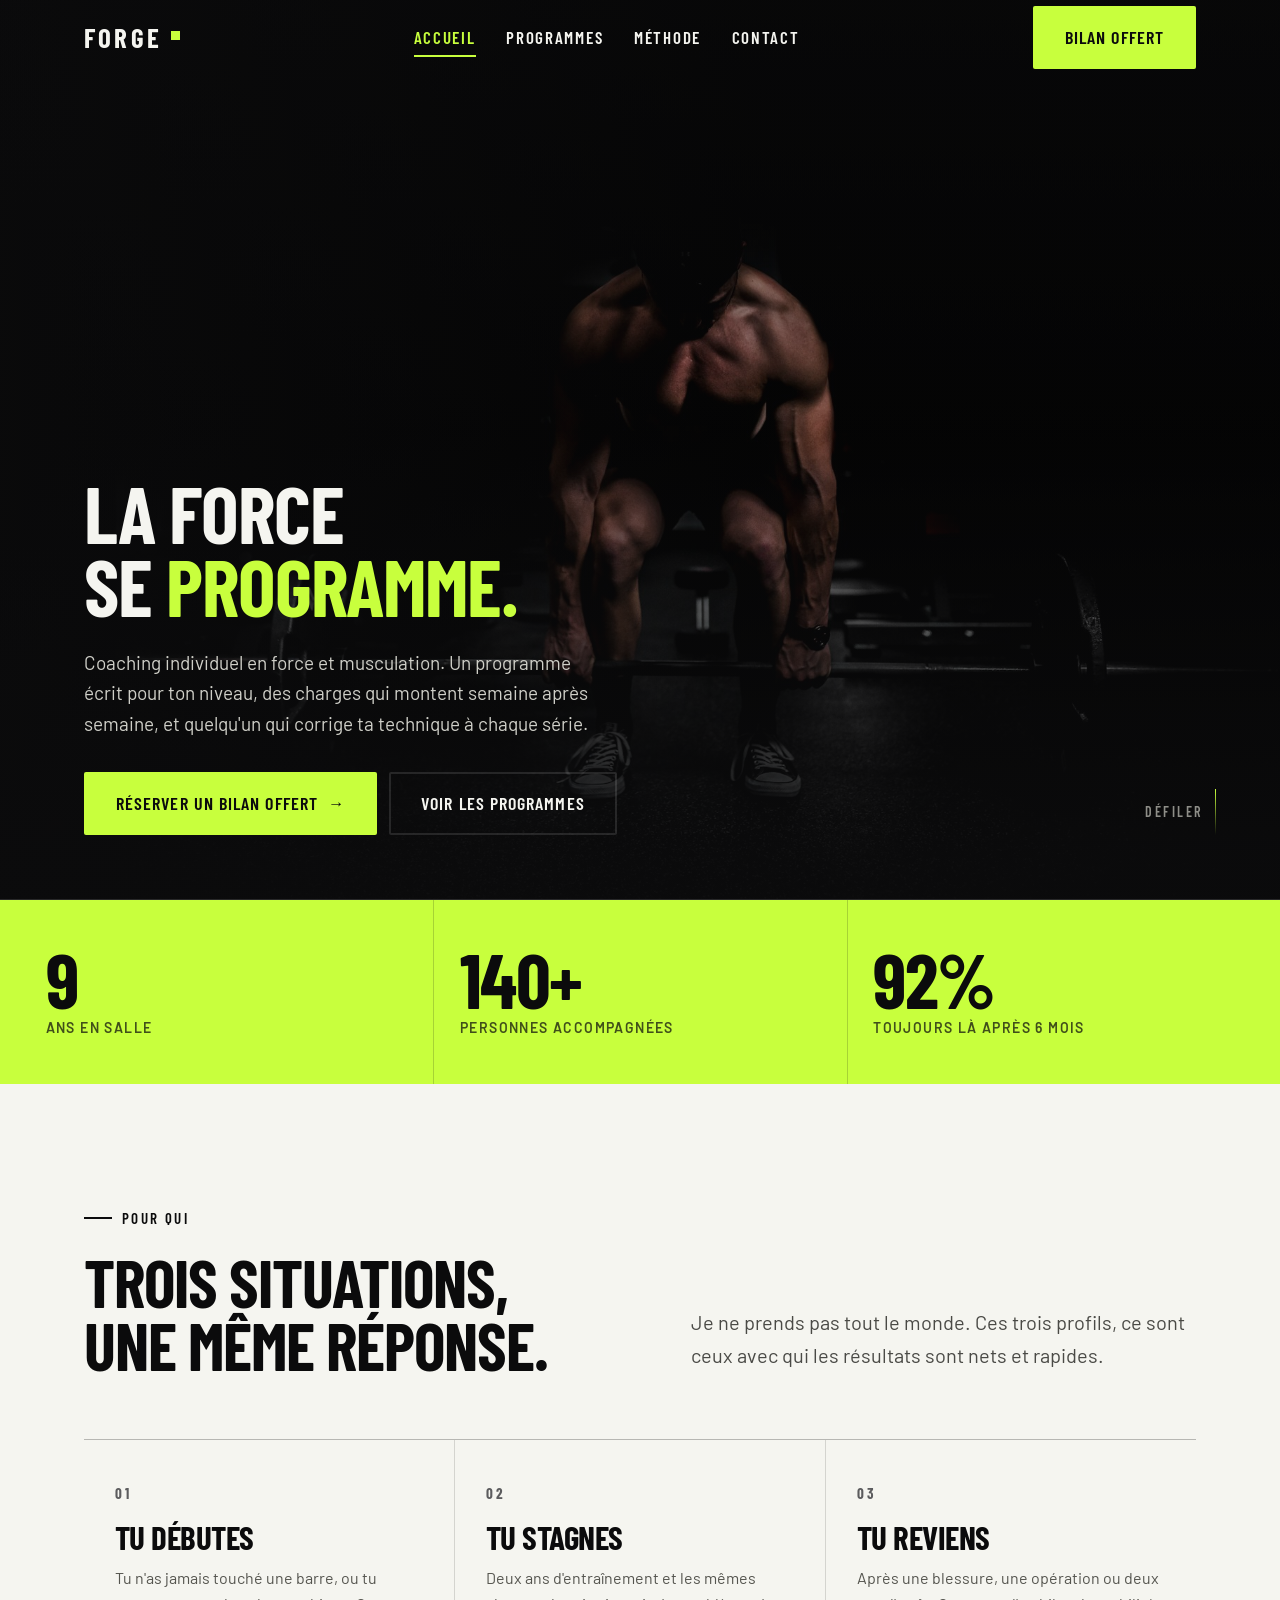
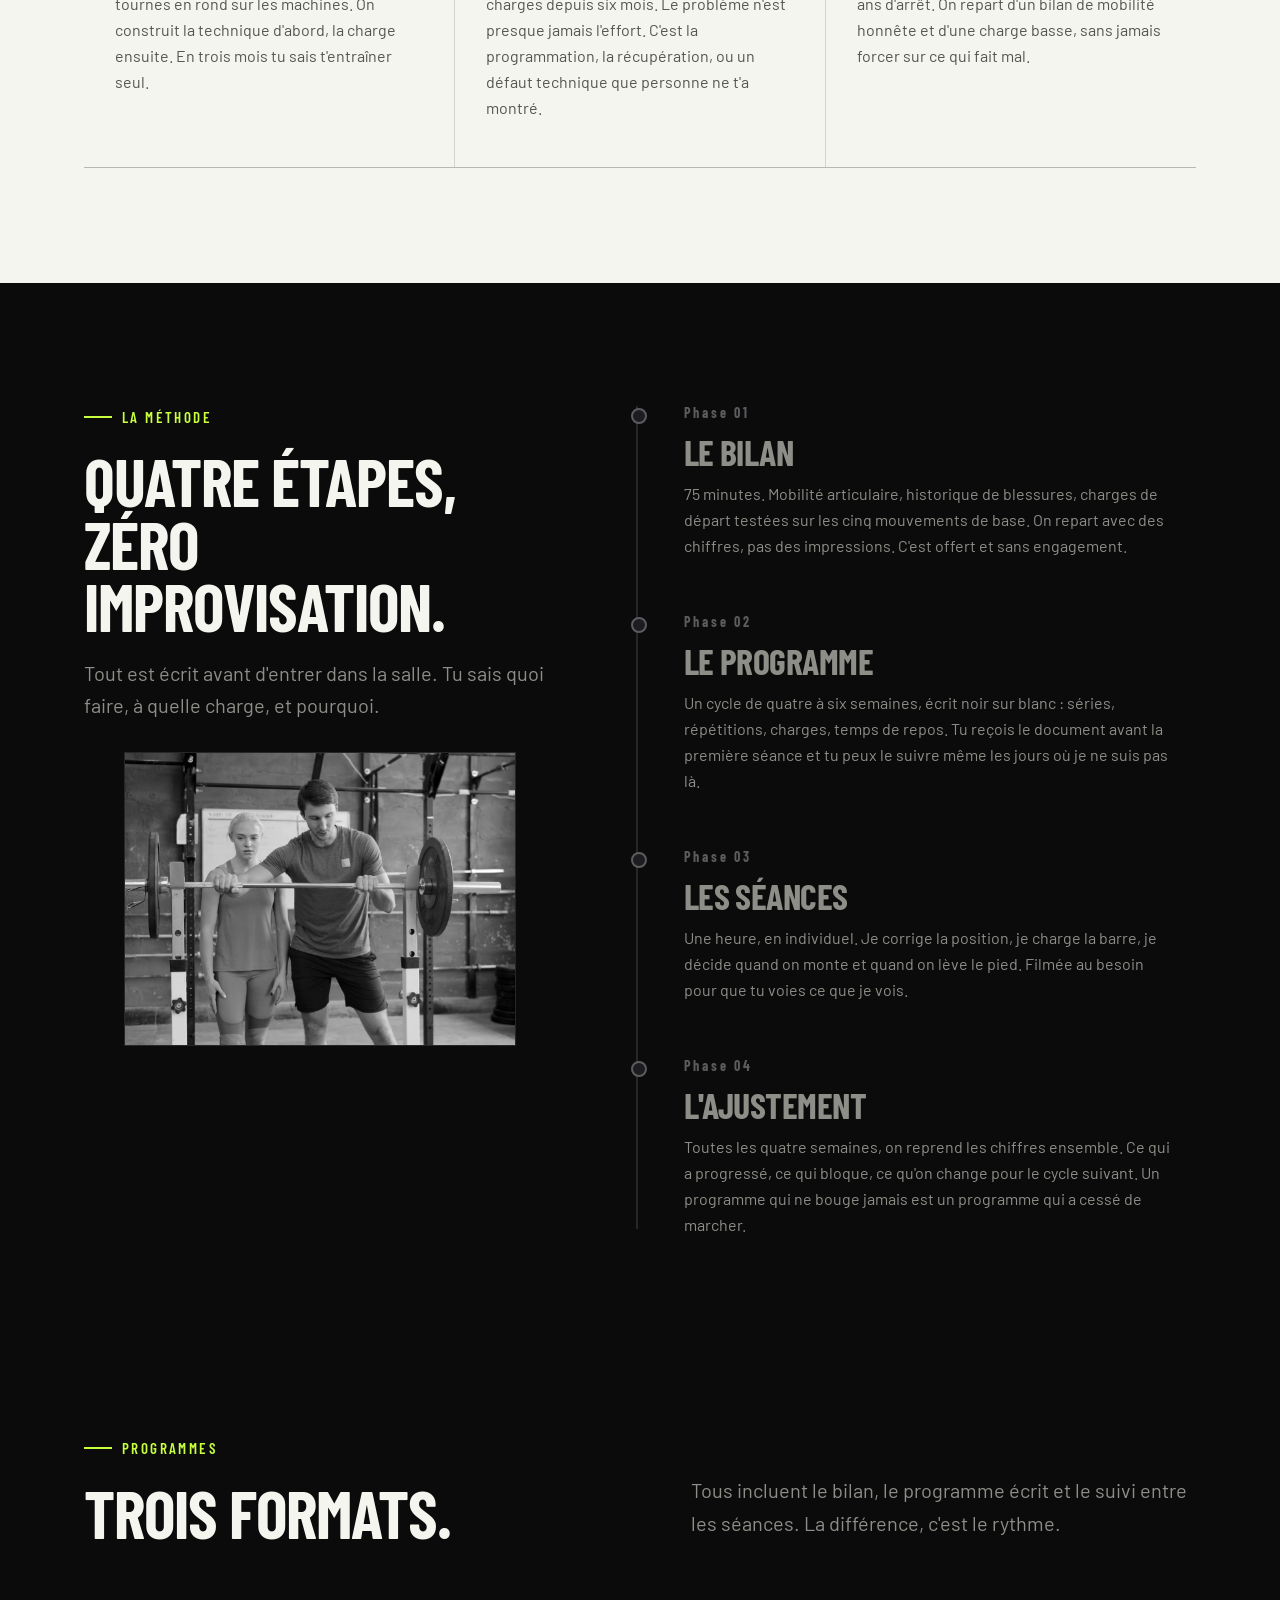
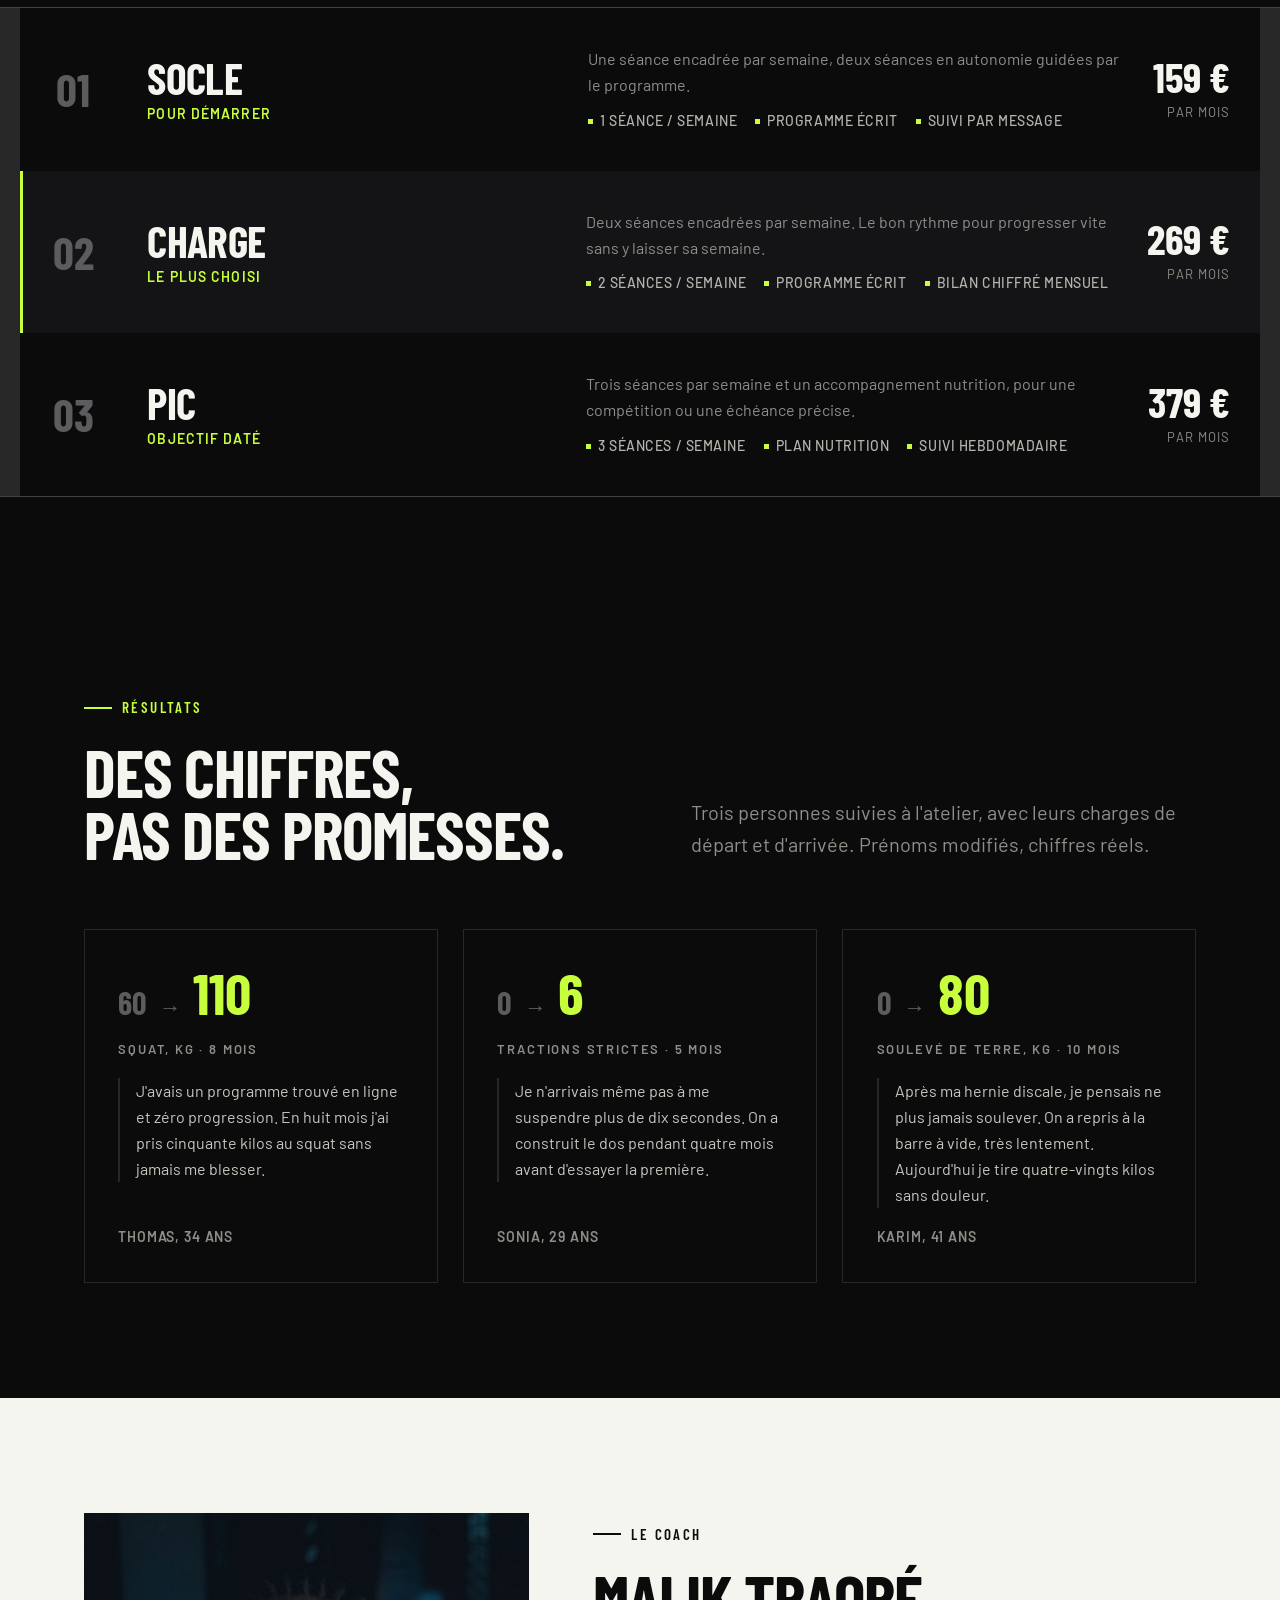
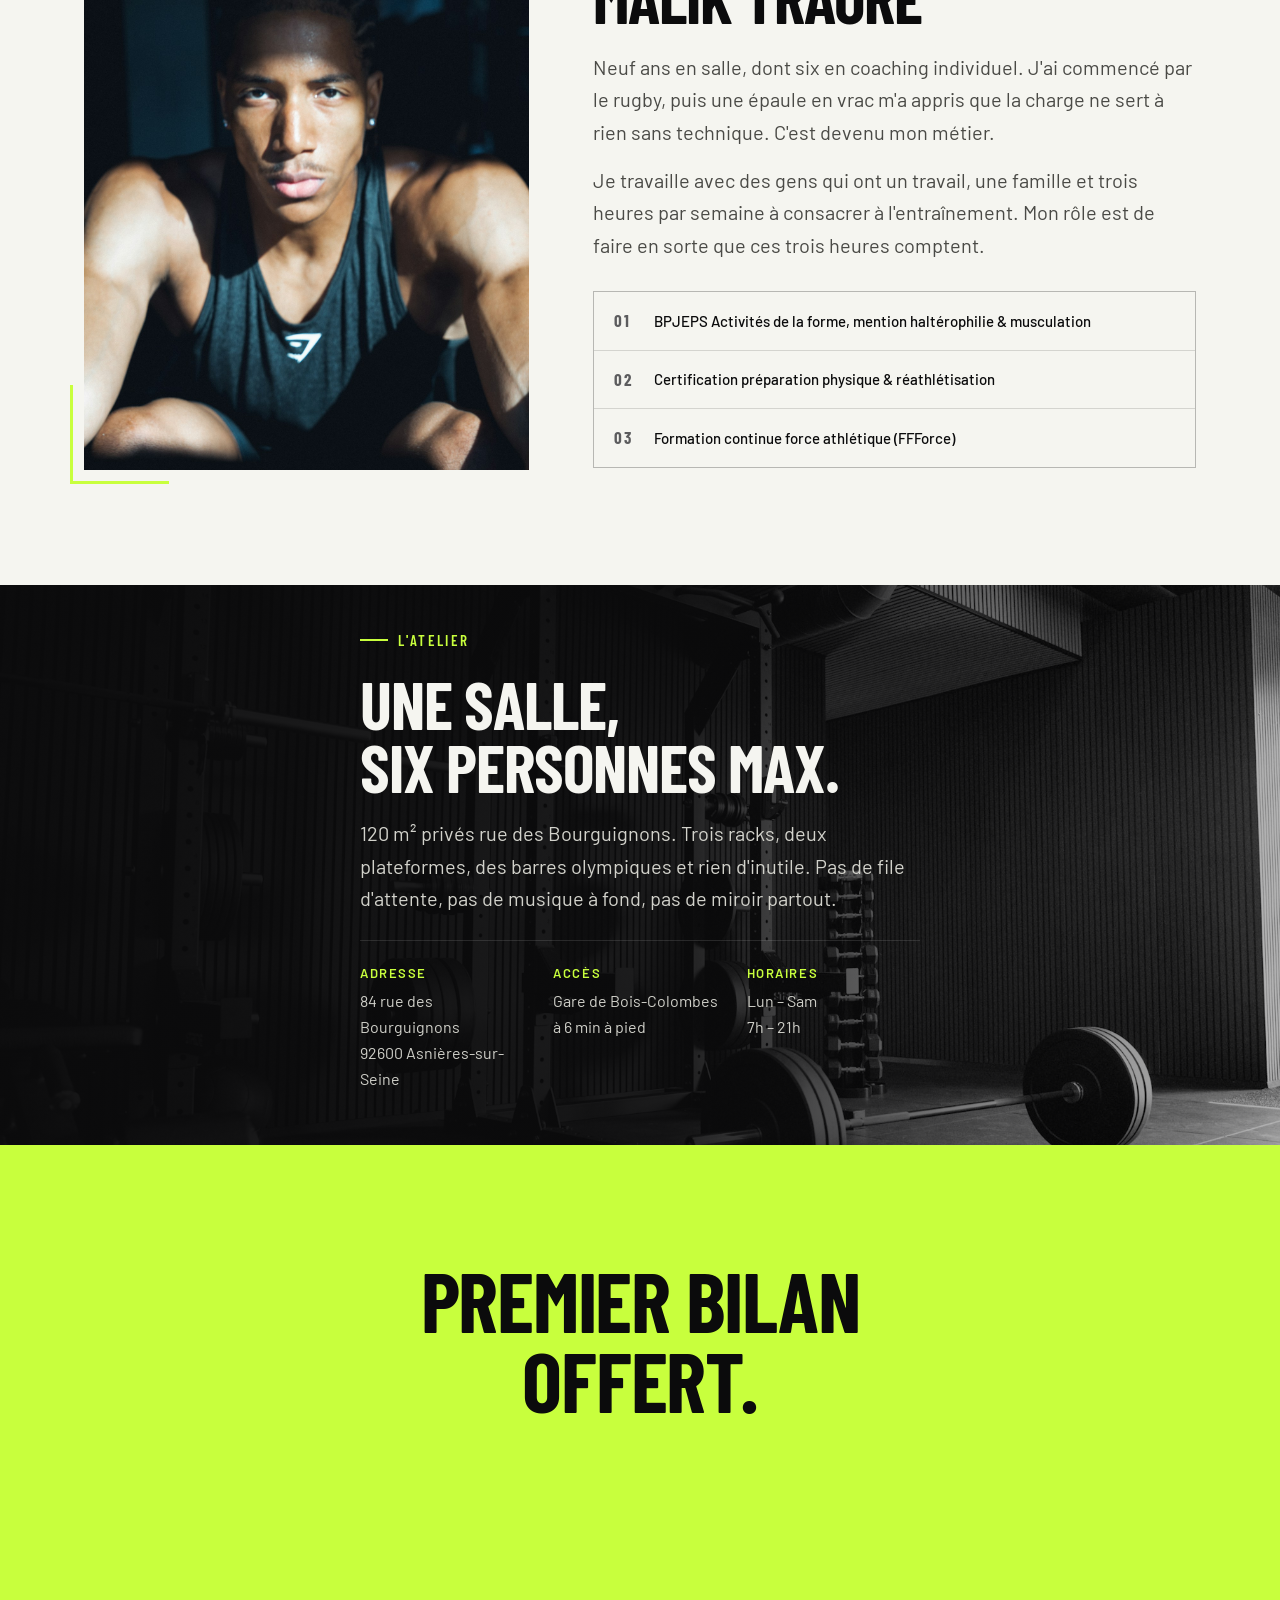
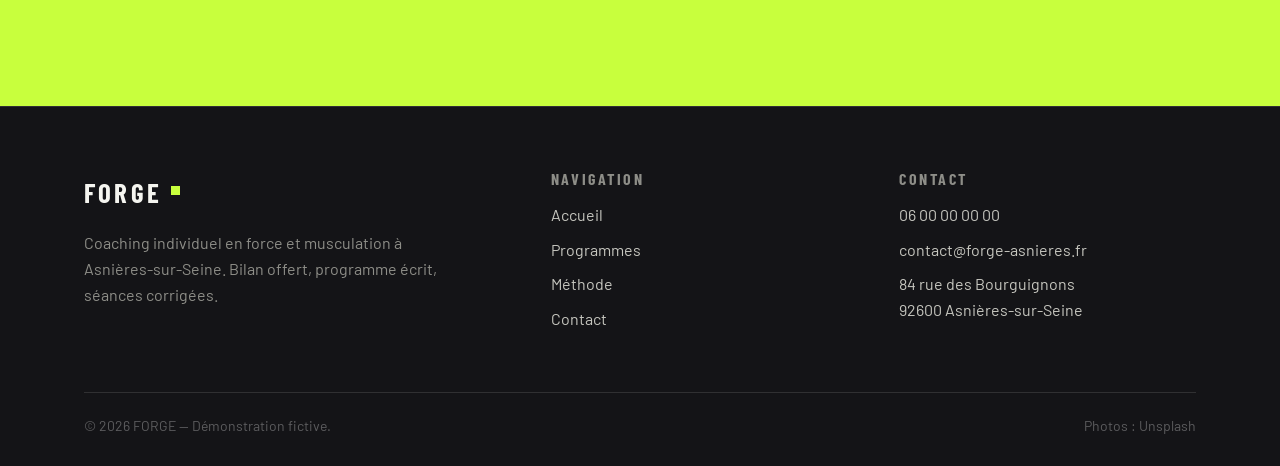
==== index.html @ 5db246a4 "Mise en ligne initiale du site forge Co-Authored-By: Claude Opus 5.5 <noreply@anthropic.com>" ====
<!DOCTYPE html>
<html lang="fr">
<head>
<meta charset="utf-8">
<meta name="viewport" content="width=device-width, initial-scale=1">
<title>FORGE — Coaching force & musculation à Asnières-sur-Seine</title>
<link rel="icon" href="images/favicon/favicon.ico" sizes="48x48">
<link rel="icon" type="image/png" sizes="32x32" href="images/favicon/favicon-32.png">
<link rel="icon" type="image/png" sizes="16x16" href="images/favicon/favicon-16.png">
<link rel="apple-touch-icon" href="images/favicon/apple-touch-icon.png">
<meta name="description" content="Coaching individuel en force et musculation à Asnières-sur-Seine. Bilan, programme écrit, séances corrigées. Malik Traoré, coach diplômé.">
<link rel="stylesheet" href="css/style.css?v=2">
</head>
<body>

<header class="header" id="header">
  <div class="wrap">
    <a class="logo" href="index.html">Forge<span class="logo-dot"></span></a>
    <nav class="nav" aria-label="Navigation principale">
      <a href="index.html" aria-current="page">Accueil</a>
      <a href="programmes.html">Programmes</a>
      <a href="index.html#methode">Méthode</a>
      <a href="contact.html">Contact</a>
    </nav>
    <a class="btn btn--lime header-cta" href="contact.html">Bilan offert</a>
    <button class="burger" id="burger" aria-label="Ouvrir le menu" aria-expanded="false" aria-controls="mobile-nav">
      <span></span>
    </button>
  </div>
</header>

<nav class="mobile-nav" id="mobile-nav" aria-label="Navigation mobile">
  <a href="index.html">Accueil</a>
  <a href="programmes.html">Programmes</a>
  <a href="index.html#methode">Méthode</a>
  <a href="contact.html">Contact</a>
  <a class="btn btn--lime" href="contact.html">Réserver un bilan offert</a>
</nav>

<main>

  <section class="hero">
    <div class="hero-bg"></div>
    <div class="wrap">
      <h1>
        <span class="line"><span>La force</span></span>
        <span class="line"><span>se <em class="mark" style="font-style:normal">programme.</em></span></span>
      </h1>
      <p class="hero-sub">Coaching individuel en force et musculation. Un programme écrit pour ton niveau, des charges qui montent semaine après semaine, et quelqu'un qui corrige ta technique à chaque série.</p>
      <div class="hero-actions">
        <a class="btn btn--lime" href="contact.html">Réserver un bilan offert <span class="arrow">&rarr;</span></a>
        <a class="btn btn--ghost" href="programmes.html">Voir les programmes</a>
      </div>
    </div>
    <div class="scroll-hint" aria-hidden="true"><span>Défiler</span><i></i></div>
  </section>

  <section class="stats">
    <div class="wrap" style="padding-inline:0">
      <ul>
        <li>
          <span class="num" data-count="9">0</span>
          <span class="label">Ans en salle</span>
        </li>
        <li>
          <span class="num" data-count="140" data-suffix="+">0</span>
          <span class="label">Personnes accompagnées</span>
        </li>
        <li>
          <span class="num" data-count="92" data-suffix="%">0</span>
          <span class="label">Toujours là après 6 mois</span>
        </li>
      </ul>
    </div>
  </section>

  <section class="section paper">
    <div class="wrap">
      <div class="section-head reveal">
        <div>
          <span class="eyebrow">Pour qui</span>
          <h2 class="h-lg">Trois situations,<br>une même réponse.</h2>
        </div>
        <p class="lead">Je ne prends pas tout le monde. Ces trois profils, ce sont ceux avec qui les résultats sont nets et rapides.</p>
      </div>

      <div class="cases reveal">
        <article class="case">
          <span class="case-num">01</span>
          <h3>Tu débutes</h3>
          <p>Tu n'as jamais touché une barre, ou tu tournes en rond sur les machines. On construit la technique d'abord, la charge ensuite. En trois mois tu sais t'entraîner seul.</p>
        </article>
        <article class="case">
          <span class="case-num">02</span>
          <h3>Tu stagnes</h3>
          <p>Deux ans d'entraînement et les mêmes charges depuis six mois. Le problème n'est presque jamais l'effort. C'est la programmation, la récupération, ou un défaut technique que personne ne t'a montré.</p>
        </article>
        <article class="case">
          <span class="case-num">03</span>
          <h3>Tu reviens</h3>
          <p>Après une blessure, une opération ou deux ans d'arrêt. On repart d'un bilan de mobilité honnête et d'une charge basse, sans jamais forcer sur ce qui fait mal.</p>
        </article>
      </div>
    </div>
  </section>

  <section class="section" id="methode">
    <div class="wrap">
      <div class="method-layout">
        <div class="method-sticky reveal">
          <span class="eyebrow">La méthode</span>
          <h2 class="h-lg">Quatre étapes,<br>zéro improvisation.</h2>
          <p class="lead" style="margin-top:20px">Tout est écrit avant d'entrer dans la salle. Tu sais quoi faire, à quelle charge, et pourquoi.</p>
          <figure class="method-figure">
            <img src="images/coaching.jpg" alt="Un coach corrige la prise de barre d'une cliente devant un rack" loading="lazy" width="1600" height="1200">
          </figure>
        </div>

        <ol class="method" id="method">
          <div class="method-fill" id="method-fill" aria-hidden="true"></div>
          <li class="phase">
            <span class="phase-kicker">Phase 01</span>
            <h3>Le bilan</h3>
            <p>75 minutes. Mobilité articulaire, historique de blessures, charges de départ testées sur les cinq mouvements de base. On repart avec des chiffres, pas des impressions. C'est offert et sans engagement.</p>
          </li>
          <li class="phase">
            <span class="phase-kicker">Phase 02</span>
            <h3>Le programme</h3>
            <p>Un cycle de quatre à six semaines, écrit noir sur blanc : séries, répétitions, charges, temps de repos. Tu reçois le document avant la première séance et tu peux le suivre même les jours où je ne suis pas là.</p>
          </li>
          <li class="phase">
            <span class="phase-kicker">Phase 03</span>
            <h3>Les séances</h3>
            <p>Une heure, en individuel. Je corrige la position, je charge la barre, je décide quand on monte et quand on lève le pied. Filmée au besoin pour que tu voies ce que je vois.</p>
          </li>
          <li class="phase">
            <span class="phase-kicker">Phase 04</span>
            <h3>L'ajustement</h3>
            <p>Toutes les quatre semaines, on reprend les chiffres ensemble. Ce qui a progressé, ce qui bloque, ce qu'on change pour le cycle suivant. Un programme qui ne bouge jamais est un programme qui a cessé de marcher.</p>
          </li>
        </ol>
      </div>
    </div>
  </section>

  <section class="section section--tight">
    <div class="wrap">
      <div class="section-head reveal">
        <div>
          <span class="eyebrow">Programmes</span>
          <h2 class="h-lg">Trois formats.</h2>
        </div>
        <p class="lead">Tous incluent le bilan, le programme écrit et le suivi entre les séances. La différence, c'est le rythme.</p>
      </div>
    </div>

    <div class="plans reveal">
      <div class="wrap" style="padding-inline:0">
        <a class="plan" href="programmes.html#socle">
          <span class="plan-index">01</span>
          <h3 class="plan-name">Socle<small>Pour démarrer</small></h3>
          <div class="plan-desc">
            Une séance encadrée par semaine, deux séances en autonomie guidées par le programme.
            <ul><li>1 séance / semaine</li><li>Programme écrit</li><li>Suivi par message</li></ul>
          </div>
          <div class="plan-price"><b>159 €</b><span>par mois</span></div>
        </a>

        <a class="plan plan--featured" href="programmes.html#charge">
          <span class="plan-index">02</span>
          <h3 class="plan-name">Charge<small>Le plus choisi</small></h3>
          <div class="plan-desc">
            Deux séances encadrées par semaine. Le bon rythme pour progresser vite sans y laisser sa semaine.
            <ul><li>2 séances / semaine</li><li>Programme écrit</li><li>Bilan chiffré mensuel</li></ul>
          </div>
          <div class="plan-price"><b>269 €</b><span>par mois</span></div>
        </a>

        <a class="plan" href="programmes.html#pic">
          <span class="plan-index">03</span>
          <h3 class="plan-name">Pic<small>Objectif daté</small></h3>
          <div class="plan-desc">
            Trois séances par semaine et un accompagnement nutrition, pour une compétition ou une échéance précise.
            <ul><li>3 séances / semaine</li><li>Plan nutrition</li><li>Suivi hebdomadaire</li></ul>
          </div>
          <div class="plan-price"><b>379 €</b><span>par mois</span></div>
        </a>
      </div>
    </div>
  </section>

  <section class="section">
    <div class="wrap">
      <div class="section-head reveal">
        <div>
          <span class="eyebrow">Résultats</span>
          <h2 class="h-lg">Des chiffres,<br>pas des promesses.</h2>
        </div>
        <p class="lead">Trois personnes suivies à l'atelier, avec leurs charges de départ et d'arrivée. Prénoms modifiés, chiffres réels.</p>
      </div>

      <div class="results reveal">
        <article class="result">
          <div class="result-jump">
            <span class="from">60</span><span class="sep">&rarr;</span><span class="to">110</span>
          </div>
          <span class="result-metric">Squat, kg &middot; 8 mois</span>
          <blockquote>J'avais un programme trouvé en ligne et zéro progression. En huit mois j'ai pris cinquante kilos au squat sans jamais me blesser.</blockquote>
          <cite>Thomas, 34 ans</cite>
        </article>

        <article class="result">
          <div class="result-jump">
            <span class="from">0</span><span class="sep">&rarr;</span><span class="to">6</span>
          </div>
          <span class="result-metric">Tractions strictes &middot; 5 mois</span>
          <blockquote>Je n'arrivais même pas à me suspendre plus de dix secondes. On a construit le dos pendant quatre mois avant d'essayer la première.</blockquote>
          <cite>Sonia, 29 ans</cite>
        </article>

        <article class="result">
          <div class="result-jump">
            <span class="from">0</span><span class="sep">&rarr;</span><span class="to">80</span>
          </div>
          <span class="result-metric">Soulevé de terre, kg &middot; 10 mois</span>
          <blockquote>Après ma hernie discale, je pensais ne plus jamais soulever. On a repris à la barre à vide, très lentement. Aujourd'hui je tire quatre-vingts kilos sans douleur.</blockquote>
          <cite>Karim, 41 ans</cite>
        </article>
      </div>
    </div>
  </section>

  <section class="section paper">
    <div class="wrap">
      <div class="coach">
        <div class="coach-photo reveal">
          <img src="images/coach-portrait.jpg" alt="Malik Traoré, coach sportif, en salle" loading="lazy" width="1400" height="1750">
        </div>
        <div class="reveal">
          <span class="eyebrow">Le coach</span>
          <h2 class="h-lg">Malik Traoré</h2>
          <p class="lead" style="margin-top:22px">Neuf ans en salle, dont six en coaching individuel. J'ai commencé par le rugby, puis une épaule en vrac m'a appris que la charge ne sert à rien sans technique. C'est devenu mon métier.</p>
          <p class="lead" style="margin-top:16px">Je travaille avec des gens qui ont un travail, une famille et trois heures par semaine à consacrer à l'entraînement. Mon rôle est de faire en sorte que ces trois heures comptent.</p>
          <ul class="coach-creds">
            <li><b>01</b> BPJEPS Activités de la forme, mention haltérophilie &amp; musculation</li>
            <li><b>02</b> Certification préparation physique &amp; réathlétisation</li>
            <li><b>03</b> Formation continue force athlétique (FFForce)</li>
          </ul>
        </div>
      </div>
    </div>
  </section>

  <section class="place">
    <div class="place-bg"></div>
    <div class="wrap">
      <div class="place-card reveal">
        <span class="eyebrow">L'atelier</span>
        <h2 class="h-lg">Une salle,<br>six personnes max.</h2>
        <p class="lead" style="margin-top:20px">120 m² privés rue des Bourguignons. Trois racks, deux plateformes, des barres olympiques et rien d'inutile. Pas de file d'attente, pas de musique à fond, pas de miroir partout.</p>
        <dl class="place-facts">
          <div><dt>Adresse</dt><dd>84 rue des Bourguignons<br>92600 Asnières-sur-Seine</dd></div>
          <div><dt>Accès</dt><dd>Gare de Bois-Colombes<br>à 6 min à pied</dd></div>
          <div><dt>Horaires</dt><dd>Lun – Sam<br>7h – 21h</dd></div>
        </dl>
      </div>
    </div>
  </section>

  <section class="section cta">
    <div class="wrap">
      <h2 class="reveal">Premier bilan<br>offert.</h2>
      <p class="reveal">75 minutes pour mesurer où tu en es et repartir avec un plan clair. Sans engagement, et sans discours commercial.</p>
      <a class="btn btn--dark reveal" href="contact.html">Réserver mon créneau <span class="arrow">&rarr;</span></a>
    </div>
  </section>

</main>

<footer class="footer">
  <div class="wrap">
    <div class="footer-grid">
      <div>
        <a class="logo" href="index.html">Forge<span class="logo-dot"></span></a>
        <p class="footer-tag">Coaching individuel en force et musculation à Asnières-sur-Seine. Bilan offert, programme écrit, séances corrigées.</p>
      </div>
      <div>
        <h4>Navigation</h4>
        <ul>
          <li><a href="index.html">Accueil</a></li>
          <li><a href="programmes.html">Programmes</a></li>
          <li><a href="index.html#methode">Méthode</a></li>
          <li><a href="contact.html">Contact</a></li>
        </ul>
      </div>
      <div>
        <h4>Contact</h4>
        <ul>
          <li><a href="tel:+33600000000">06 00 00 00 00</a></li>
          <li><a href="mailto:contact@forge-asnieres.fr">contact@forge-asnieres.fr</a></li>
          <li>84 rue des Bourguignons<br>92600 Asnières-sur-Seine</li>
        </ul>
      </div>
    </div>
    <div class="footer-bottom">
      <span>© 2026 FORGE — Démonstration fictive.</span>
      <span>Photos : Unsplash</span>
    </div>
  </div>
</footer>

<script src="js/main.js?v=2"></script>
</body>
</html>
---- css/style.css ----
/* FORGE — coaching force & musculation. Charbon + lime, typo condensée, angles vifs. */
@import url('https://fonts.googleapis.com/css2?family=Barlow+Condensed:wght@500;600;700&family=Barlow:wght@300;400;500;600;700&display=swap');

:root {
  --ink: #0B0B0C;
  --ink-2: #141417;
  --ink-3: #1C1C21;
  --paper: #F5F5F0;
  --paper-2: #E6E6DF;
  --lime: #C8FF3D;
  --lime-2: #A9E522;
  --muted: #8E8E88;
  --muted-dark: #5C5C5E;
  --line: rgba(245, 245, 240, 0.12);
  --line-dark: rgba(11, 11, 12, 0.14);

  --font-display: "Barlow Condensed", "Arial Narrow", sans-serif;
  --font-body: "Barlow", system-ui, -apple-system, sans-serif;

  --wrap: 1240px;
  --gutter: clamp(20px, 5vw, 64px);
  --header-h: 76px;
}

* { box-sizing: border-box; }

html { scroll-behavior: smooth; }
@media (prefers-reduced-motion: reduce) {
  html { scroll-behavior: auto; }
}

body {
  margin: 0;
  background: var(--ink);
  color: var(--paper);
  font-family: var(--font-body);
  font-size: 17px;
  line-height: 1.62;
  font-weight: 400;
  -webkit-font-smoothing: antialiased;
  overflow-x: hidden;
}

h1, h2, h3, h4 {
  font-family: var(--font-display);
  font-weight: 700;
  line-height: 0.94;
  letter-spacing: -0.015em;
  text-transform: uppercase;
  margin: 0;
}

p { margin: 0; }
ul, ol { margin: 0; padding: 0; list-style: none; }
a { color: inherit; text-decoration: none; }
/* height:auto est indispensable : sans lui l'attribut HTML height écrase l'aspect-ratio CSS */
img { display: block; max-width: 100%; height: auto; }
button { font: inherit; cursor: pointer; }

:focus-visible {
  outline: 3px solid var(--lime);
  outline-offset: 3px;
}

.wrap {
  max-width: var(--wrap);
  margin-inline: auto;
  padding-inline: var(--gutter);
}

.section { padding-block: clamp(64px, 9vw, 130px); }
.section--tight { padding-block: clamp(48px, 6vw, 84px); }

.paper {
  background: var(--paper);
  color: var(--ink);
}
.paper .eyebrow { color: var(--ink); }
.paper .eyebrow::before { background: var(--ink); }

/* ---------- petits éléments partagés ---------- */

.eyebrow {
  display: inline-flex;
  align-items: center;
  gap: 10px;
  font-family: var(--font-display);
  font-size: 15px;
  font-weight: 600;
  letter-spacing: 0.16em;
  text-transform: uppercase;
  color: var(--lime);
  margin-bottom: 20px;
}
.eyebrow::before {
  content: "";
  width: 28px;
  height: 2px;
  background: var(--lime);
}

.h-xl { font-size: clamp(44px, 7.4vw, 104px); }
.h-lg { font-size: clamp(36px, 5.2vw, 68px); }
.h-md { font-size: clamp(26px, 3.2vw, 40px); }

.lead {
  font-size: clamp(17px, 1.6vw, 20px);
  color: var(--muted);
  max-width: 62ch;
}
.paper .lead { color: #4A4A46; }

.mark {
  color: var(--lime);
}

.btn {
  display: inline-flex;
  align-items: center;
  justify-content: center;
  gap: 10px;
  padding: 15px 30px;
  font-family: var(--font-display);
  font-size: 18px;
  font-weight: 600;
  letter-spacing: 0.06em;
  text-transform: uppercase;
  border: 2px solid transparent;
  border-radius: 2px;
  transition: background-color .2s ease, color .2s ease, border-color .2s ease, transform .2s ease;
}
.btn:active { transform: translateY(1px); }

.btn--lime { background: var(--lime); color: var(--ink); }
.btn--lime:hover { background: var(--lime-2); }

.btn--ghost { border-color: var(--line); color: var(--paper); }
.btn--ghost:hover { border-color: var(--lime); color: var(--lime); }

.paper .btn--ghost { border-color: var(--line-dark); color: var(--ink); }
.paper .btn--ghost:hover { border-color: var(--ink); background: var(--ink); color: var(--paper); }

.btn--dark { background: var(--ink); color: var(--paper); }
.btn--dark:hover { background: #26262b; }

.arrow { font-size: 0.9em; }

/* ---------- header ---------- */

.header {
  position: fixed;
  inset: 0 0 auto 0;
  z-index: 100;
  height: var(--header-h);
  display: flex;
  align-items: center;
  transition: background-color .3s ease, border-color .3s ease;
  border-bottom: 1px solid transparent;
}
.header.is-stuck {
  background: rgba(11, 11, 12, 0.92);
  backdrop-filter: blur(12px);
  border-bottom-color: var(--line);
}
.header .wrap {
  width: 100%;
  display: flex;
  align-items: center;
  justify-content: space-between;
  gap: 24px;
}

.logo {
  font-family: var(--font-display);
  font-size: 27px;
  font-weight: 700;
  letter-spacing: 0.12em;
  text-transform: uppercase;
  display: inline-flex;
  align-items: center;
  gap: 9px;
}
.logo-dot {
  width: 9px;
  height: 9px;
  background: var(--lime);
  display: block;
  margin-bottom: 4px;
}

.nav {
  display: flex;
  align-items: center;
  gap: clamp(18px, 2.4vw, 36px);
}
.nav a {
  font-family: var(--font-display);
  font-size: 17px;
  font-weight: 600;
  letter-spacing: 0.1em;
  text-transform: uppercase;
  color: var(--paper);
  padding-block: 6px;
  position: relative;
}
.nav a::after {
  content: "";
  position: absolute;
  left: 0;
  bottom: 0;
  width: 0;
  height: 2px;
  background: var(--lime);
  transition: width .25s ease;
}
.nav a:hover::after,
.nav a[aria-current="page"]::after { width: 100%; }
.nav a[aria-current="page"] { color: var(--lime); }

.header-cta { display: inline-flex; }

.burger {
  display: none;
  width: 44px;
  height: 44px;
  background: none;
  border: 1px solid var(--line);
  border-radius: 2px;
  color: var(--paper);
  align-items: center;
  justify-content: center;
  padding: 0;
  -webkit-appearance: none;
  appearance: none;
}
.burger span {
  display: block;
  width: 20px;
  height: 2px;
  background: currentColor;
  position: relative;
  transition: background-color .2s ease;
}
.burger span::before,
.burger span::after {
  content: "";
  position: absolute;
  left: 0;
  width: 20px;
  height: 2px;
  background: currentColor;
  transition: transform .25s ease;
}
.burger span::before { top: -6px; }
.burger span::after { top: 6px; }
.burger[aria-expanded="true"] span { background: transparent; }
.burger[aria-expanded="true"] span::before { transform: translateY(6px) rotate(45deg); }
.burger[aria-expanded="true"] span::after { transform: translateY(-6px) rotate(-45deg); }

.mobile-nav {
  position: fixed;
  inset: var(--header-h) 0 auto 0;
  background: var(--ink);
  border-bottom: 1px solid var(--line);
  z-index: 99;
  padding: 12px var(--gutter) 28px;
  display: none;
  flex-direction: column;
  gap: 4px;
}
.mobile-nav.is-open { display: flex; }
.mobile-nav a {
  font-family: var(--font-display);
  font-size: 30px;
  font-weight: 600;
  letter-spacing: 0.04em;
  text-transform: uppercase;
  padding-block: 12px;
  border-bottom: 1px solid var(--line);
}
.mobile-nav .btn { margin-top: 18px; }

/* ---------- hero ---------- */

.hero {
  position: relative;
  min-height: 100svh;
  display: flex;
  align-items: flex-end;
  overflow: hidden;
  border-bottom: 1px solid var(--line);
}
.hero-bg {
  position: absolute;
  inset: 0;
  background-image: url("../images/hero-barre.jpg");
  background-size: cover;
  background-position: center 38%;
  transform: scale(1.04);
}
.hero-bg::after {
  content: "";
  position: absolute;
  inset: 0;
  background:
    linear-gradient(to top, rgba(11, 11, 12, 0.95) 6%, rgba(11, 11, 12, 0.34) 52%, rgba(11, 11, 12, 0.66) 100%),
    linear-gradient(to right, rgba(11, 11, 12, 0.82) 0%, rgba(11, 11, 12, 0.04) 58%);
}
.hero .wrap {
  position: relative;
  z-index: 2;
  width: 100%;
  padding-bottom: clamp(38px, 5vw, 64px);
  padding-top: calc(var(--header-h) + 40px);
}
.hero h1 {
  font-size: clamp(38px, 6.2vw, 84px);
  line-height: 0.92;
  max-width: 16ch;
}
.hero h1 .line { display: block; overflow: hidden; }
.hero h1 .line > span {
  display: block;
  animation: rise 0.9s cubic-bezier(0.22, 1, 0.36, 1) backwards;
}
.hero h1 .line:nth-child(1) > span { animation-delay: .05s; }
.hero h1 .line:nth-child(2) > span { animation-delay: .17s; }

.hero-sub {
  margin-top: 26px;
  max-width: 48ch;
  font-size: clamp(16px, 1.5vw, 19px);
  color: #CFCFC8;
  animation: rise 0.9s cubic-bezier(0.22, 1, 0.36, 1) .32s backwards;
}
.hero-actions {
  display: flex;
  flex-wrap: wrap;
  gap: 12px;
  margin-top: 32px;
  animation: rise 0.9s cubic-bezier(0.22, 1, 0.36, 1) .42s backwards;
}
@keyframes rise {
  from { opacity: 0; transform: translateY(22px); }
  to { opacity: 1; transform: translateY(0); }
}

.scroll-hint {
  position: absolute;
  right: var(--gutter);
  bottom: clamp(38px, 5vw, 64px);
  z-index: 2;
  display: flex;
  align-items: center;
  gap: 12px;
  font-family: var(--font-display);
  font-size: 14px;
  font-weight: 600;
  letter-spacing: 0.18em;
  text-transform: uppercase;
  color: var(--muted);
}
.scroll-hint i {
  display: block;
  width: 1px;
  height: 46px;
  background: linear-gradient(to bottom, var(--lime), transparent);
}

/* ---------- bande de chiffres ---------- */

.stats {
  background: var(--lime);
  color: var(--ink);
}
.stats ul {
  display: grid;
  grid-template-columns: repeat(3, 1fr);
}
.stats li {
  padding: clamp(26px, 3.4vw, 44px) clamp(14px, 2vw, 32px);
  border-left: 1px solid rgba(11, 11, 12, 0.18);
}
.stats li:first-child { border-left: 0; }
.stats .num {
  font-family: var(--font-display);
  font-size: clamp(42px, 6vw, 82px);
  font-weight: 700;
  line-height: 0.9;
  letter-spacing: -0.02em;
  display: block;
}
.stats .label {
  font-size: 14px;
  font-weight: 600;
  letter-spacing: 0.1em;
  text-transform: uppercase;
  margin-top: 10px;
  color: rgba(11, 11, 12, 0.72);
}

/* ---------- pour qui (blocs) ---------- */

.section-head {
  display: grid;
  grid-template-columns: minmax(0, 1.1fr) minmax(0, 1fr);
  gap: clamp(20px, 4vw, 60px);
  align-items: end;
  margin-bottom: clamp(38px, 5vw, 64px);
}
.section-head .lead { margin-bottom: 4px; }

.cases {
  display: grid;
  grid-template-columns: repeat(3, 1fr);
  gap: 1px;
  background: var(--line-dark);
  border-block: 1px solid var(--line-dark);
}
.case {
  background: var(--paper);
  padding: clamp(26px, 3vw, 40px) clamp(20px, 2.4vw, 34px) clamp(30px, 3.6vw, 46px);
  transition: background-color .25s ease, color .25s ease;
}
.case:hover { background: var(--ink); color: var(--paper); }
.case:hover .case-num { color: var(--lime); }
.case:hover p { color: #B9B9B2; }
.case-num {
  font-family: var(--font-display);
  font-size: 15px;
  font-weight: 700;
  letter-spacing: 0.2em;
  color: var(--muted-dark);
  transition: color .25s ease;
}
.case h3 {
  font-size: clamp(24px, 2.6vw, 33px);
  margin: 16px 0 12px;
}
.case p { color: #55554F; transition: color .25s ease; font-size: 16px; }

/* ---------- méthode (timeline) ---------- */

.method-layout {
  display: grid;
  grid-template-columns: minmax(0, 0.9fr) minmax(0, 1.1fr);
  gap: clamp(30px, 5vw, 80px);
  align-items: start;
}
.method-sticky { position: sticky; top: calc(var(--header-h) + 36px); }
.method-figure {
  margin-top: 30px;
  border: 1px solid var(--line);
  overflow: hidden;
}
.method-figure img {
  width: 100%;
  aspect-ratio: 4 / 3;
  object-fit: cover;
  filter: grayscale(1) contrast(1.06);
}

.method {
  position: relative;
  padding-left: clamp(46px, 5vw, 66px);
}
.method::before {
  content: "";
  position: absolute;
  left: 16px;
  top: 8px;
  bottom: 8px;
  width: 2px;
  background: var(--line);
}
.method-fill {
  position: absolute;
  left: 16px;
  top: 8px;
  width: 2px;
  height: 0;
  background: var(--lime);
  transition: height .15s linear;
}
.phase {
  position: relative;
  padding-bottom: clamp(30px, 4vw, 48px);
}
.phase:last-child { padding-bottom: 0; }
.phase::before {
  content: "";
  position: absolute;
  left: calc(-1 * clamp(46px, 5vw, 66px) + 11px);
  top: 10px;
  width: 12px;
  height: 12px;
  background: var(--ink-3);
  border: 2px solid var(--muted-dark);
  border-radius: 50%;
  transition: background-color .3s ease, border-color .3s ease, transform .3s ease;
}
.phase.is-on::before {
  background: var(--lime);
  border-color: var(--lime);
  transform: scale(1.15);
}
.phase-kicker {
  font-family: var(--font-display);
  font-size: 14px;
  font-weight: 700;
  letter-spacing: 0.2em;
  color: var(--muted-dark);
  transition: color .3s ease;
}
.phase.is-on .phase-kicker { color: var(--lime); }
.phase h3 {
  font-size: clamp(25px, 2.8vw, 36px);
  margin: 10px 0 12px;
  color: var(--muted);
  transition: color .3s ease;
}
.phase.is-on h3 { color: var(--paper); }
.phase p { color: var(--muted); font-size: 16px; max-width: 54ch; }

/* ---------- programmes ---------- */

.plans {
  display: grid;
  gap: 1px;
  background: var(--line);
  border-block: 1px solid var(--line);
}
.plan {
  background: var(--ink);
  display: grid;
  grid-template-columns: 82px minmax(0, 1.15fr) minmax(0, 1.5fr) auto;
  gap: clamp(16px, 2.6vw, 40px);
  align-items: center;
  padding: clamp(24px, 3vw, 38px) clamp(4px, 1vw, 12px);
  transition: background-color .25s ease;
  position: relative;
}
.plan:hover { background: var(--ink-2); }
.plan-index {
  font-family: var(--font-display);
  font-size: clamp(30px, 3.6vw, 46px);
  font-weight: 700;
  color: var(--muted-dark);
  line-height: 1;
  text-align: center;
  transition: color .25s ease;
}
.plan:hover .plan-index { color: var(--lime); }
.plan-name { font-size: clamp(28px, 3.4vw, 44px); }
.plan-name small {
  display: block;
  font-family: var(--font-body);
  font-size: 14px;
  font-weight: 600;
  letter-spacing: 0.08em;
  text-transform: uppercase;
  color: var(--lime);
  margin-top: 8px;
}
.plan-desc { color: var(--muted); font-size: 16px; }
.plan-desc ul { display: flex; flex-wrap: wrap; gap: 8px 18px; margin-top: 12px; }
.plan-desc li {
  font-size: 14px;
  font-weight: 500;
  letter-spacing: 0.04em;
  text-transform: uppercase;
  color: #B4B4AD;
  display: flex;
  align-items: center;
  gap: 7px;
}
.plan-desc li::before {
  content: "";
  width: 5px;
  height: 5px;
  background: var(--lime);
}
.plan-price {
  text-align: right;
  padding-right: clamp(6px, 1.4vw, 18px);
  white-space: nowrap;
}
.plan-price b {
  font-family: var(--font-display);
  font-size: clamp(30px, 3.4vw, 42px);
  font-weight: 700;
  display: block;
  line-height: 1;
}
.plan-price span {
  font-size: 13px;
  letter-spacing: 0.08em;
  text-transform: uppercase;
  color: var(--muted);
}
.plan--featured { background: var(--ink-2); }
.plan--featured::after {
  content: "";
  position: absolute;
  left: 0;
  top: 0;
  bottom: 0;
  width: 3px;
  background: var(--lime);
}

/* ---------- sélecteur de programme ---------- */

.finder {
  border: 1px solid var(--line);
  background: var(--ink-2);
  padding: clamp(24px, 3.4vw, 52px);
}
.paper .finder {
  background: #FFFFFF;
  border-color: var(--line-dark);
}
.finder-step { display: none; }
.finder-step.is-active { display: block; animation: fade .35s ease; }
@keyframes fade { from { opacity: 0; transform: translateY(8px); } to { opacity: 1; transform: none; } }

.finder-progress {
  display: flex;
  gap: 6px;
  margin-bottom: 26px;
}
.finder-progress i {
  height: 3px;
  flex: 1;
  background: var(--line-dark);
  transition: background-color .3s ease;
}
.finder-progress i.is-done { background: var(--lime); }

.finder h3 { font-size: clamp(24px, 2.8vw, 34px); margin-bottom: 22px; }
.finder-options { display: grid; gap: 10px; }
.finder-opt {
  display: flex;
  align-items: center;
  justify-content: space-between;
  gap: 16px;
  width: 100%;
  text-align: left;
  padding: 17px 20px;
  background: transparent;
  border: 1px solid var(--line-dark);
  border-radius: 2px;
  color: inherit;
  font-size: 16px;
  font-weight: 500;
  transition: border-color .2s ease, background-color .2s ease, transform .2s ease;
}
.finder-opt:hover {
  border-color: var(--ink);
  background: var(--ink);
  color: var(--paper);
  transform: translateX(4px);
}
.finder-opt .chev { color: var(--lime); font-family: var(--font-display); font-weight: 700; }

.finder-result { display: none; }
.finder-result.is-active { display: block; animation: fade .4s ease; }
.finder-result .res-badge {
  display: inline-block;
  background: var(--lime);
  color: var(--ink);
  font-family: var(--font-display);
  font-size: 14px;
  font-weight: 700;
  letter-spacing: 0.18em;
  text-transform: uppercase;
  padding: 7px 14px;
  margin-bottom: 18px;
}
.finder-result h3 { font-size: clamp(34px, 5vw, 62px); margin-bottom: 6px; }
.finder-result .res-price {
  font-family: var(--font-display);
  font-size: 22px;
  font-weight: 600;
  letter-spacing: 0.06em;
  text-transform: uppercase;
  color: var(--muted-dark);
  margin-bottom: 16px;
}
.finder-result .res-why { color: #55554F; max-width: 52ch; margin-bottom: 24px; }
.finder-actions { display: flex; flex-wrap: wrap; gap: 12px; }
.finder-restart {
  background: none;
  border: 0;
  padding: 0;
  color: var(--muted-dark);
  font-size: 15px;
  text-decoration: underline;
  text-underline-offset: 4px;
}
.finder-restart:hover { color: var(--ink); }

/* ---------- résultats ---------- */

.results {
  display: grid;
  grid-template-columns: repeat(3, 1fr);
  gap: clamp(16px, 2vw, 28px);
}
.result {
  border: 1px solid var(--line);
  padding: clamp(22px, 2.6vw, 34px);
  display: flex;
  flex-direction: column;
  gap: 18px;
  transition: border-color .25s ease, transform .25s ease;
}
.result:hover { border-color: var(--lime); transform: translateY(-3px); }
.result-jump {
  display: flex;
  align-items: baseline;
  gap: 12px;
  font-family: var(--font-display);
  font-weight: 700;
  line-height: 1;
}
.result-jump .from { font-size: clamp(24px, 2.6vw, 32px); color: var(--muted-dark); }
.result-jump .to { font-size: clamp(38px, 4.6vw, 58px); color: var(--lime); }
.result-jump .sep { color: var(--muted-dark); font-size: 22px; }
.result-metric {
  font-size: 13px;
  font-weight: 600;
  letter-spacing: 0.14em;
  text-transform: uppercase;
  color: var(--muted);
}
.result blockquote {
  margin: 0;
  font-size: 16px;
  color: #C6C6BF;
  border-left: 2px solid var(--line);
  padding-left: 16px;
}
.result cite {
  font-style: normal;
  font-size: 14px;
  font-weight: 600;
  letter-spacing: 0.06em;
  text-transform: uppercase;
  color: var(--muted);
  margin-top: auto;
}

/* ---------- coach ---------- */

.coach {
  display: grid;
  grid-template-columns: minmax(0, 0.85fr) minmax(0, 1.15fr);
  gap: clamp(28px, 5vw, 76px);
  align-items: center;
}
.coach-photo { position: relative; }
.coach-photo img {
  width: 100%;
  aspect-ratio: 4 / 5;
  object-fit: cover;
  object-position: center 22%;
}
.coach-photo::after {
  content: "";
  position: absolute;
  left: -14px;
  bottom: -14px;
  width: 96px;
  height: 96px;
  border-left: 3px solid var(--lime);
  border-bottom: 3px solid var(--lime);
}
.coach-creds {
  display: grid;
  gap: 1px;
  background: var(--line-dark);
  border: 1px solid var(--line-dark);
  margin-top: 30px;
}
.paper .coach-creds { background: var(--line-dark); }
.coach-creds li {
  background: var(--paper);
  padding: 15px 20px;
  display: flex;
  align-items: center;
  gap: 14px;
  font-size: 15px;
  font-weight: 500;
}
.coach-creds li b {
  font-family: var(--font-display);
  font-size: 17px;
  letter-spacing: 0.12em;
  color: var(--muted-dark);
  min-width: 26px;
}

/* ---------- lieu ---------- */

.place {
  position: relative;
  min-height: clamp(360px, 52vw, 560px);
  display: flex;
  align-items: center;
  overflow: hidden;
}
.place-bg {
  position: absolute;
  inset: 0;
  background: url("../images/salle.jpg") center/cover;
}
.place-bg::after {
  content: "";
  position: absolute;
  inset: 0;
  background: linear-gradient(to right,
    rgba(11, 11, 12, 0.96) 0%,
    rgba(11, 11, 12, 0.92) 52%,
    rgba(11, 11, 12, 0.50) 78%,
    rgba(11, 11, 12, 0.30) 100%);
}
.place .wrap { position: relative; z-index: 2; }
.place-card { max-width: 56ch; }
.place .lead { color: #D2D2CB; }
.place-facts {
  display: grid;
  grid-template-columns: repeat(3, minmax(0, 1fr));
  gap: 20px;
  margin-top: 26px;
  padding-top: 22px;
  border-top: 1px solid var(--line);
}
.place-facts dt {
  font-size: 13px;
  font-weight: 600;
  letter-spacing: 0.12em;
  text-transform: uppercase;
  color: var(--lime);
}
.place-facts dd { margin: 4px 0 0; font-size: 16px; color: #CFCFC8; }

/* ---------- CTA final ---------- */

.cta {
  background: var(--lime);
  color: var(--ink);
  text-align: center;
}
.cta h2 { font-size: clamp(40px, 6.6vw, 92px); }
.cta p {
  margin: 20px auto 30px;
  max-width: 50ch;
  color: rgba(11, 11, 12, 0.76);
  font-size: 18px;
}
.cta .btn--dark { padding-inline: 44px; }

/* ---------- footer ---------- */

.footer {
  background: var(--ink-2);
  border-top: 1px solid var(--line);
  padding-block: clamp(44px, 5vw, 70px) 28px;
}
.footer-grid {
  display: grid;
  grid-template-columns: minmax(0, 1.4fr) repeat(2, minmax(0, 1fr));
  gap: clamp(26px, 4vw, 56px);
}
.footer h4 {
  font-size: 16px;
  letter-spacing: 0.16em;
  color: var(--muted);
  margin-bottom: 16px;
}
.footer li { margin-bottom: 9px; font-size: 16px; color: #C6C6BF; }
.footer li a:hover { color: var(--lime); }
.footer-tag { color: var(--muted); max-width: 40ch; margin-top: 16px; font-size: 16px; }
.footer-bottom {
  margin-top: clamp(32px, 4vw, 52px);
  padding-top: 22px;
  border-top: 1px solid var(--line);
  display: flex;
  flex-wrap: wrap;
  gap: 10px 24px;
  justify-content: space-between;
  font-size: 14px;
  color: var(--muted-dark);
}

/* ---------- page interne : bandeau ---------- */

.page-head {
  padding-top: calc(var(--header-h) + clamp(56px, 8vw, 110px));
  padding-bottom: clamp(38px, 5vw, 70px);
  border-bottom: 1px solid var(--line);
  position: relative;
  overflow: hidden;
}
.page-head h1 { font-size: clamp(46px, 8.5vw, 116px); }
.page-head .lead { margin-top: 20px; }

/* ---------- grille détail programme ---------- */

.detail {
  display: grid;
  grid-template-columns: repeat(3, 1fr);
  gap: clamp(16px, 2vw, 26px);
}
.detail-card {
  border: 1px solid var(--line);
  background: var(--ink-2);
  display: flex;
  flex-direction: column;
  transition: transform .25s ease, border-color .25s ease;
}
.detail-card:hover { transform: translateY(-4px); border-color: var(--lime); }
.detail-card img {
  width: 100%;
  aspect-ratio: 16 / 10;
  object-fit: cover;
  filter: grayscale(1) contrast(1.1);
  transition: filter .35s ease;
}
.detail-card:hover img { filter: grayscale(0) contrast(1); }
.detail-body { padding: clamp(22px, 2.6vw, 32px); display: flex; flex-direction: column; gap: 14px; flex: 1; }
.detail-body h3 { font-size: clamp(28px, 3vw, 38px); }
.detail-body .price {
  font-family: var(--font-display);
  font-size: 34px;
  font-weight: 700;
  color: var(--lime);
  line-height: 1;
}
.detail-body .price span {
  font-family: var(--font-body);
  font-size: 13px;
  font-weight: 600;
  letter-spacing: 0.1em;
  text-transform: uppercase;
  color: var(--muted);
  display: block;
  margin-top: 6px;
}
.detail-list { display: grid; gap: 9px; margin-top: 4px; }
.detail-list li {
  display: flex;
  gap: 10px;
  font-size: 15px;
  color: #C0C0B9;
  line-height: 1.45;
}
.detail-list li::before { content: "—"; color: var(--lime); }
.detail-body .btn { margin-top: auto; }

/* ---------- FAQ ---------- */

.faq { display: grid; gap: 1px; background: var(--line); border-block: 1px solid var(--line); }
.faq-item { background: var(--ink); }
.faq-q {
  width: 100%;
  background: none;
  border: 0;
  padding: clamp(20px, 2.4vw, 28px) 0;
  display: flex;
  align-items: center;
  justify-content: space-between;
  gap: 20px;
  text-align: left;
  color: var(--paper);
  font-family: var(--font-display);
  font-size: clamp(20px, 2.2vw, 27px);
  font-weight: 600;
  text-transform: uppercase;
  letter-spacing: -0.01em;
  transition: color .2s ease;
}
.faq-q:hover { color: var(--lime); }
.faq-q .sign {
  flex: none;
  width: 22px;
  height: 22px;
  position: relative;
}
.faq-q .sign::before,
.faq-q .sign::after {
  content: "";
  position: absolute;
  background: var(--lime);
  transition: transform .25s ease, opacity .25s ease;
}
.faq-q .sign::before { left: 0; top: 10px; width: 22px; height: 2px; }
.faq-q .sign::after { left: 10px; top: 0; width: 2px; height: 22px; }
.faq-q[aria-expanded="true"] .sign::after { transform: rotate(90deg); opacity: 0; }
.faq-a {
  max-height: 0;
  overflow: hidden;
  transition: max-height .3s ease;
}
.faq-a p { padding-bottom: 26px; color: var(--muted); max-width: 70ch; }

/* ---------- contact ---------- */

.contact-grid {
  display: grid;
  grid-template-columns: minmax(0, 1.15fr) minmax(0, 0.85fr);
  gap: clamp(30px, 5vw, 70px);
  align-items: start;
}
.field { margin-bottom: 20px; }
.field label {
  display: block;
  font-family: var(--font-display);
  font-size: 16px;
  font-weight: 600;
  letter-spacing: 0.1em;
  text-transform: uppercase;
  margin-bottom: 8px;
  color: var(--muted);
}
.field input,
.field select,
.field textarea {
  width: 100%;
  background: var(--ink-2);
  border: 1px solid var(--line);
  border-radius: 2px;
  color: var(--paper);
  font-family: var(--font-body);
  font-size: 16px;
  padding: 14px 16px;
  transition: border-color .2s ease;
}
.field textarea { min-height: 140px; resize: vertical; }
.field input:focus,
.field select:focus,
.field textarea:focus { outline: none; border-color: var(--lime); }
.field .err {
  display: none;
  margin-top: 7px;
  font-size: 14px;
  color: #FF6B5E;
}
.field.has-error input,
.field.has-error select,
.field.has-error textarea { border-color: #FF6B5E; }
.field.has-error .err { display: block; }

.form-note { font-size: 14px; color: var(--muted-dark); margin-top: 14px; }
.form-ok {
  display: none;
  border: 1px solid var(--lime);
  background: rgba(200, 255, 61, 0.08);
  padding: 22px 24px;
  margin-bottom: 24px;
}
.form-ok.is-on { display: block; }
.form-ok b { color: var(--lime); font-family: var(--font-display); font-size: 22px; letter-spacing: 0.04em; }

.info-card {
  border: 1px solid var(--line);
  background: var(--ink-2);
  padding: clamp(24px, 3vw, 36px);
}
.info-card + .info-card { margin-top: 18px; }
.info-card h3 { font-size: 24px; margin-bottom: 16px; }
.info-row { display: flex; gap: 14px; padding-block: 11px; border-top: 1px solid var(--line); font-size: 16px; }
.info-row:first-of-type { border-top: 0; }
.info-row dt { color: var(--muted); min-width: 92px; font-size: 15px; }
.info-row dd { margin: 0; color: var(--paper); }
.info-card a:hover { color: var(--lime); }

/* ---------- apparition au scroll ---------- */

.reveal { opacity: 0; transform: translateY(24px); }
.reveal.is-in {
  opacity: 1;
  transform: none;
  transition: opacity .7s cubic-bezier(0.22, 1, 0.36, 1), transform .7s cubic-bezier(0.22, 1, 0.36, 1);
}
@media (prefers-reduced-motion: reduce) {
  .reveal, .reveal.is-in { opacity: 1; transform: none; transition: none; }
  .hero h1 .line > span, .hero-sub, .hero-actions { animation: none; }
}

/* ---------- responsive ---------- */

@media (max-width: 1080px) {
  .plan { grid-template-columns: 60px minmax(0, 1fr) auto; row-gap: 14px; }
  .plan-desc { grid-column: 2 / -1; }
  .method-layout { grid-template-columns: 1fr; }
  .method-sticky { position: static; }
  .method-figure { display: none; }
}

@media (max-width: 900px) {
  .nav, .header-cta { display: none; }
  .burger { display: inline-flex; }
  .section-head { grid-template-columns: 1fr; align-items: start; }
  .cases { grid-template-columns: 1fr; }
  .results { grid-template-columns: 1fr; }
  .coach { grid-template-columns: 1fr; }
  .coach-photo img { aspect-ratio: 3 / 2; object-position: center 20%; }
  .detail { grid-template-columns: 1fr; }
  .contact-grid { grid-template-columns: 1fr; }
  /* le dégradé horizontal ne protège plus le texte quand il occupe toute la largeur */
  .place-bg::after {
    background: linear-gradient(to bottom, rgba(11, 11, 12, 0.88), rgba(11, 11, 12, 0.94));
  }
  .footer-grid { grid-template-columns: 1fr 1fr; }
  .scroll-hint { display: none; }
  .hero-bg::after {
    background: linear-gradient(to top,
      rgba(11, 11, 12, 0.97) 18%,
      rgba(11, 11, 12, 0.62) 68%,
      rgba(11, 11, 12, 0.80) 100%);
  }
}

@media (max-width: 620px) {
  body { font-size: 16px; }
  .stats ul { grid-template-columns: 1fr; }
  .stats li { border-left: 0; border-top: 1px solid rgba(11, 11, 12, 0.18); }
  .stats li:first-child { border-top: 0; }
  .plan {
    grid-template-columns: 1fr;
    gap: 12px;
    padding-inline: 2px;
  }
  .plan-index { text-align: left; font-size: 24px; }
  .plan-desc { grid-column: 1; }
  .plan-price { text-align: left; padding-right: 0; }
  .plan--featured::after { width: 100%; height: 3px; bottom: auto; }
  .footer-grid { grid-template-columns: 1fr; }
  .place-facts { grid-template-columns: 1fr; gap: 14px; }
  .hero h1 { max-width: 100%; }
}
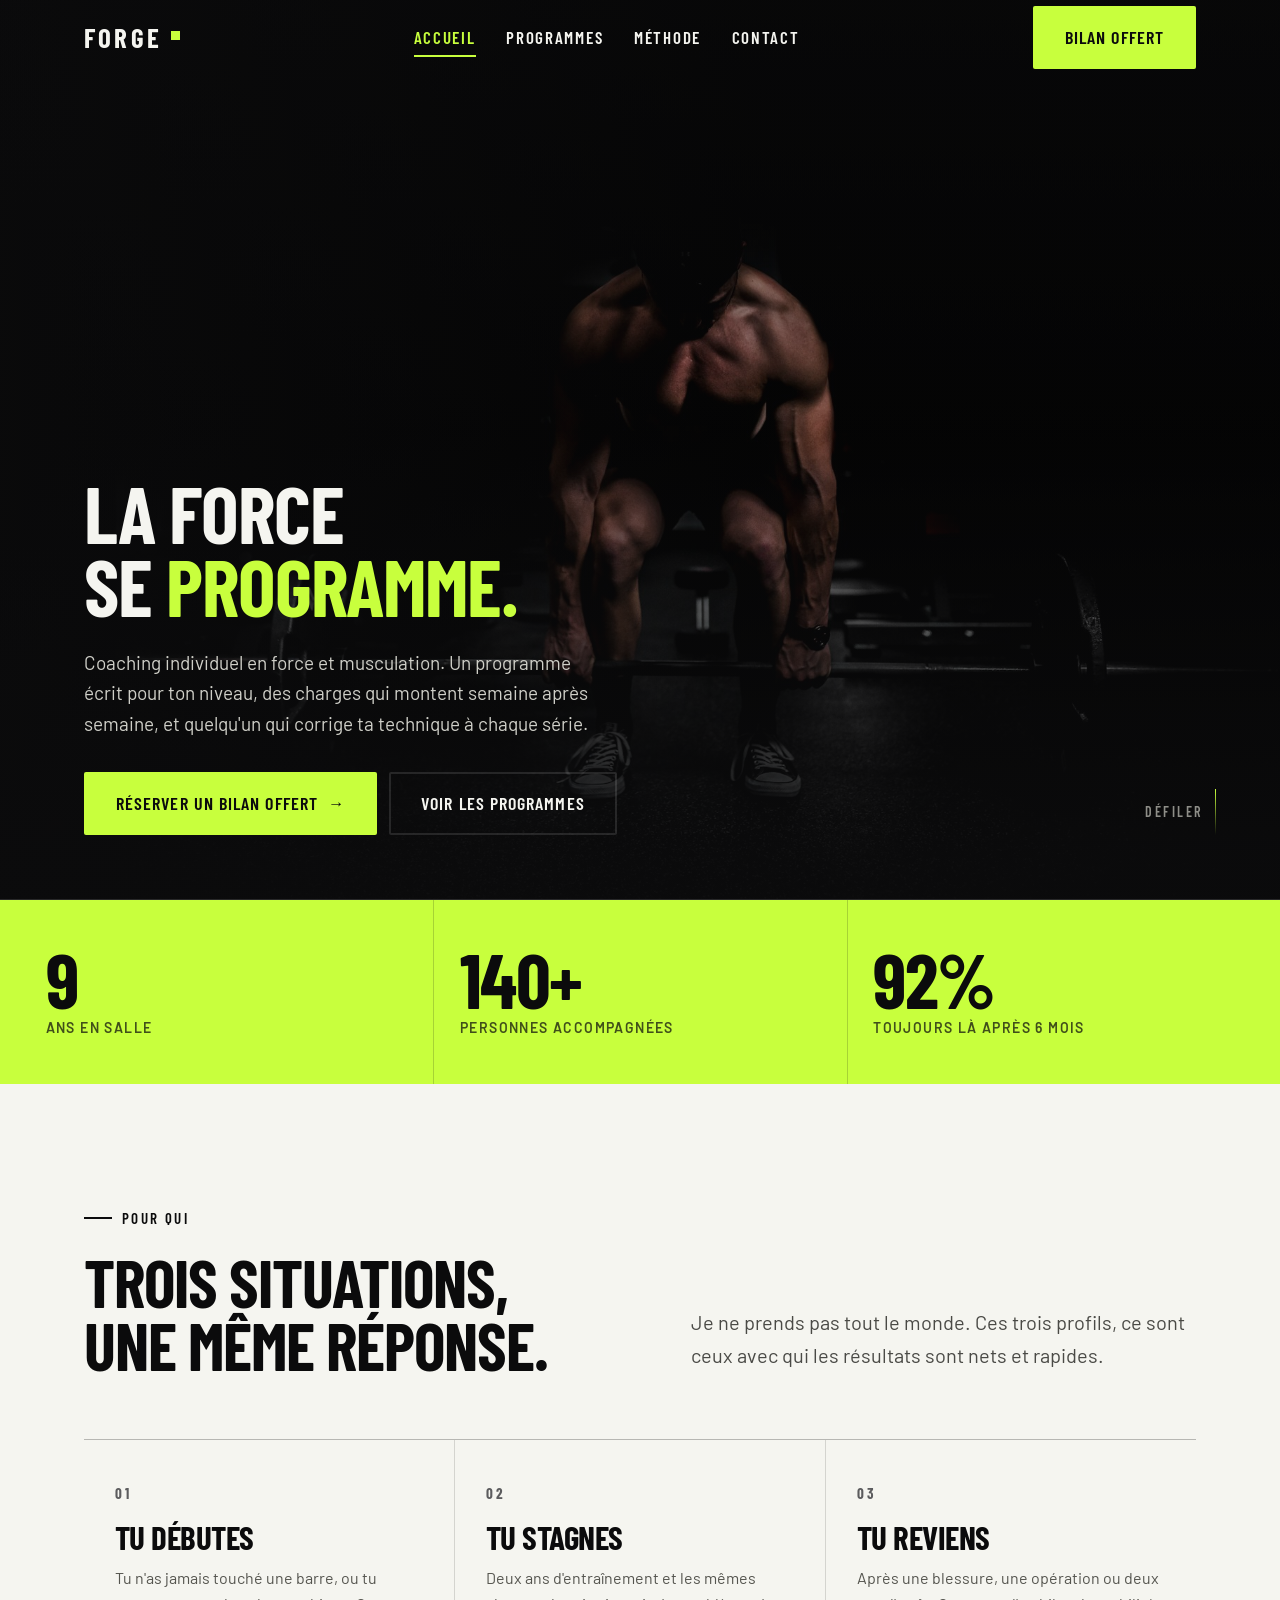
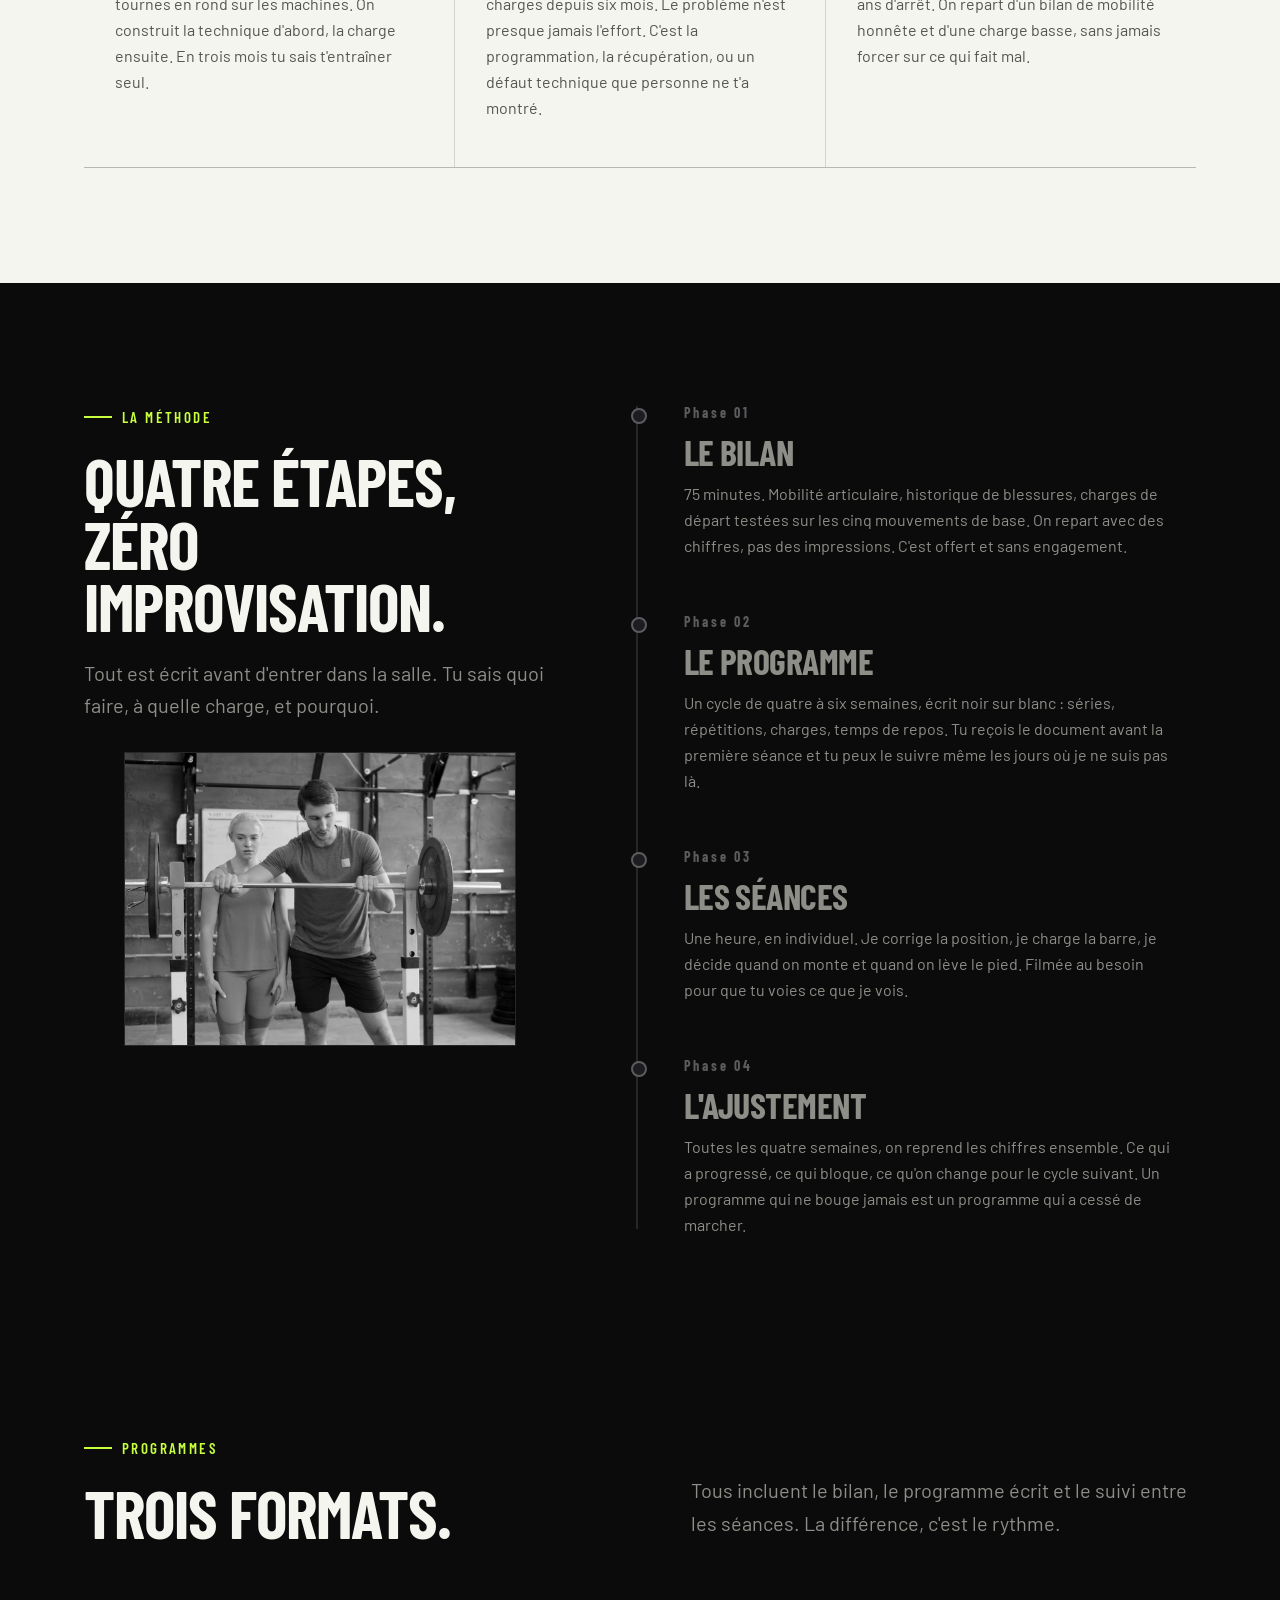
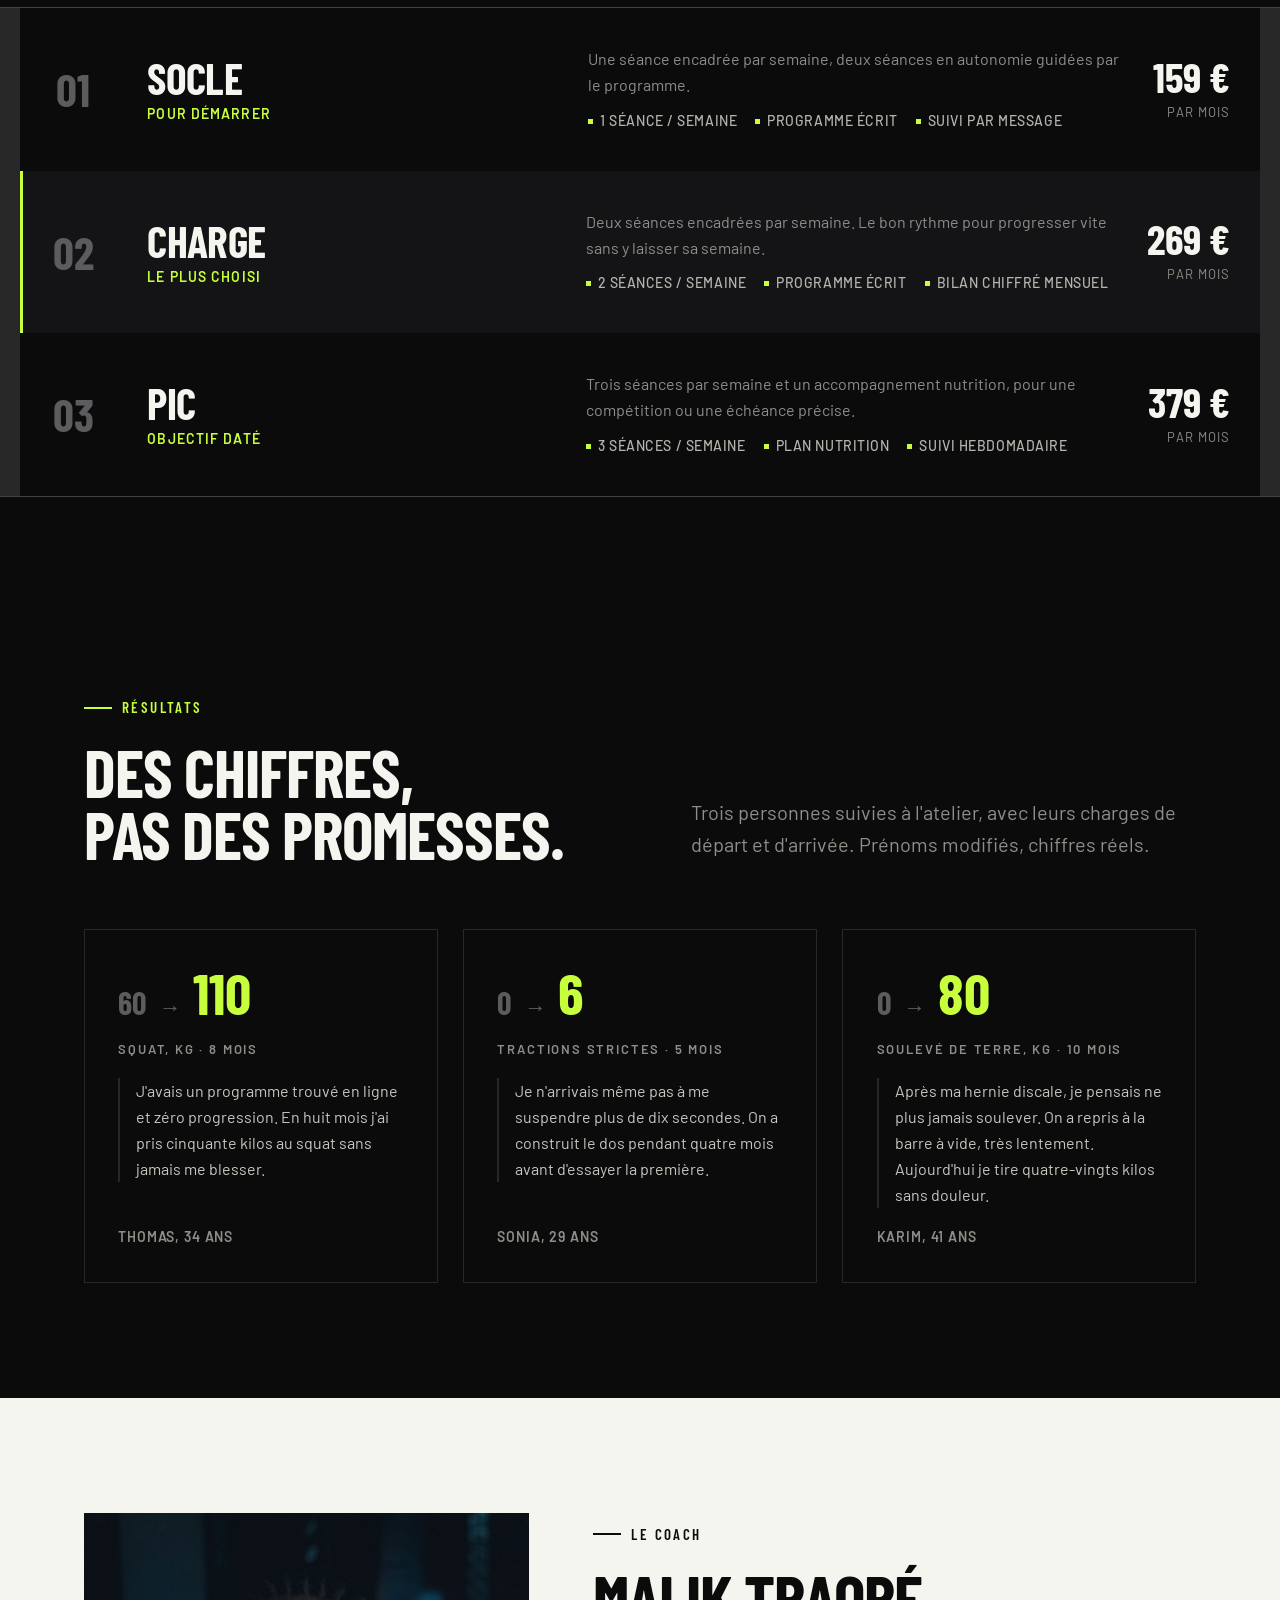
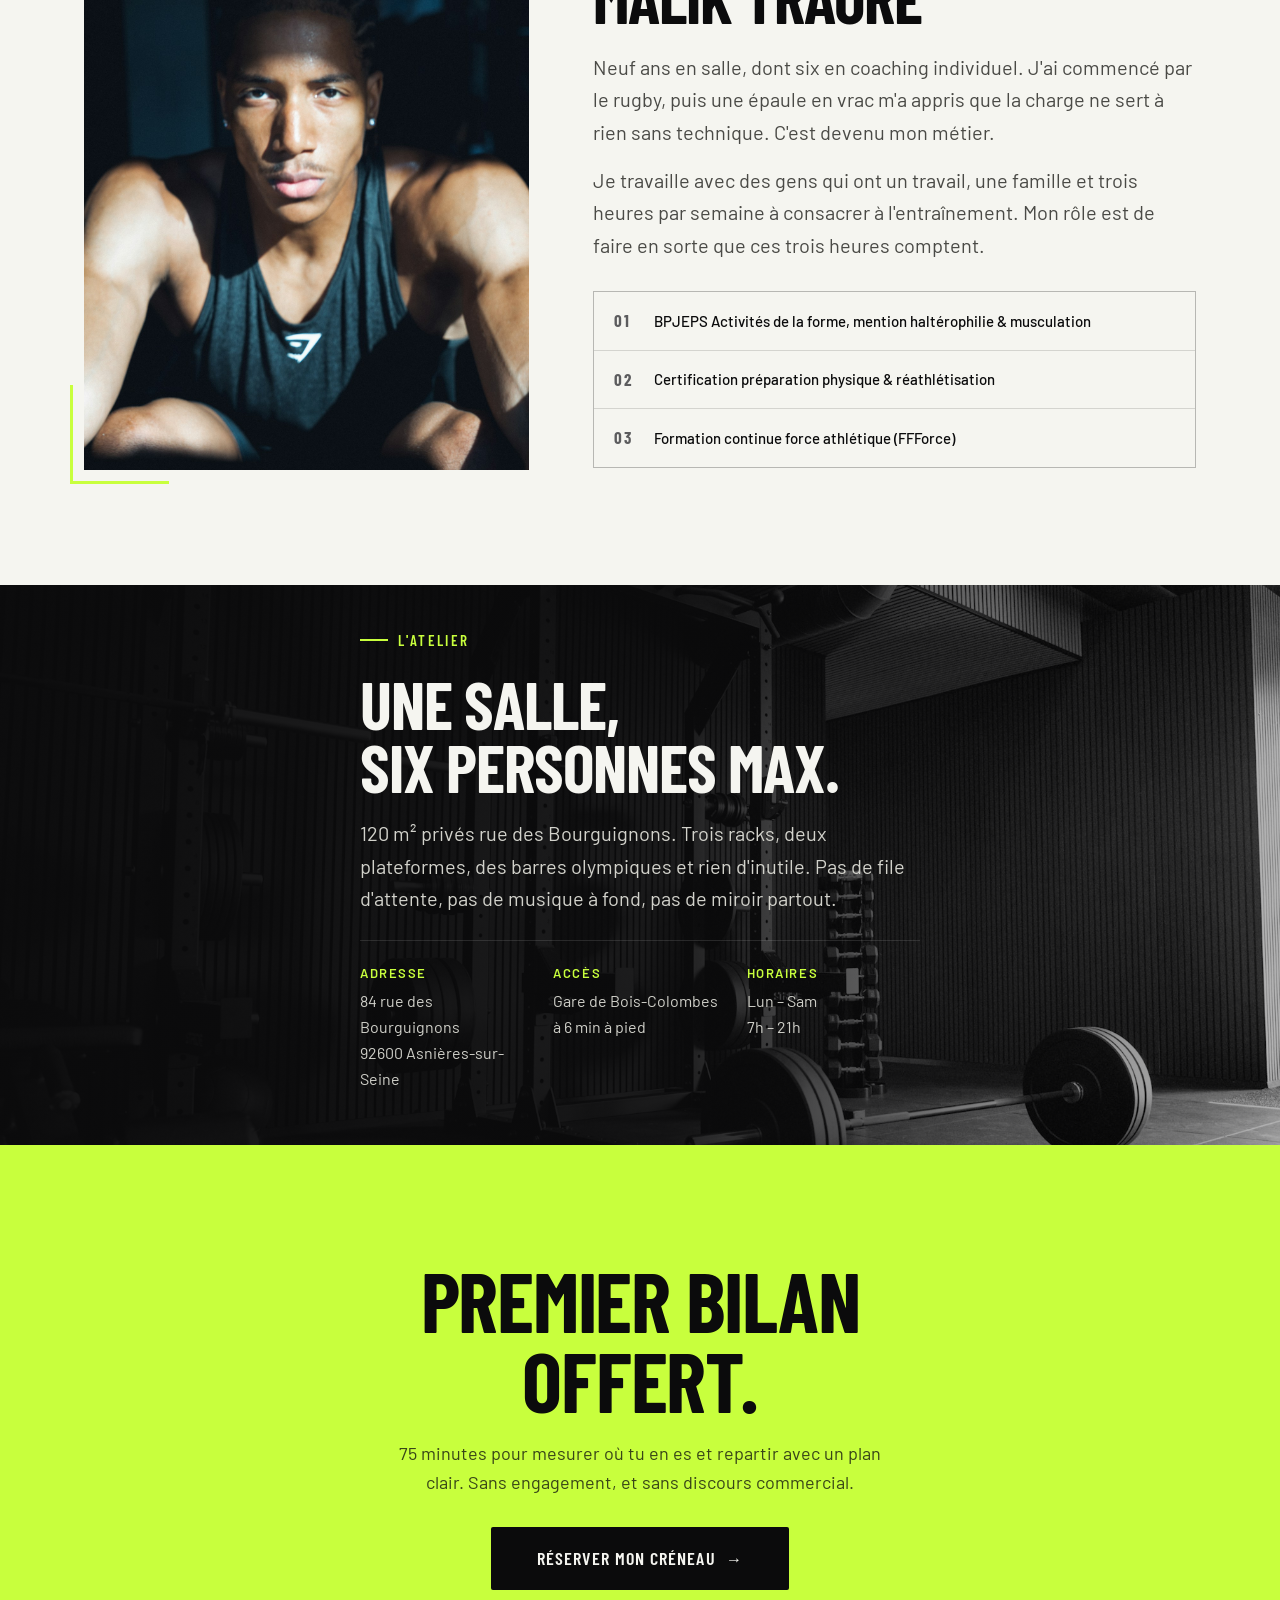
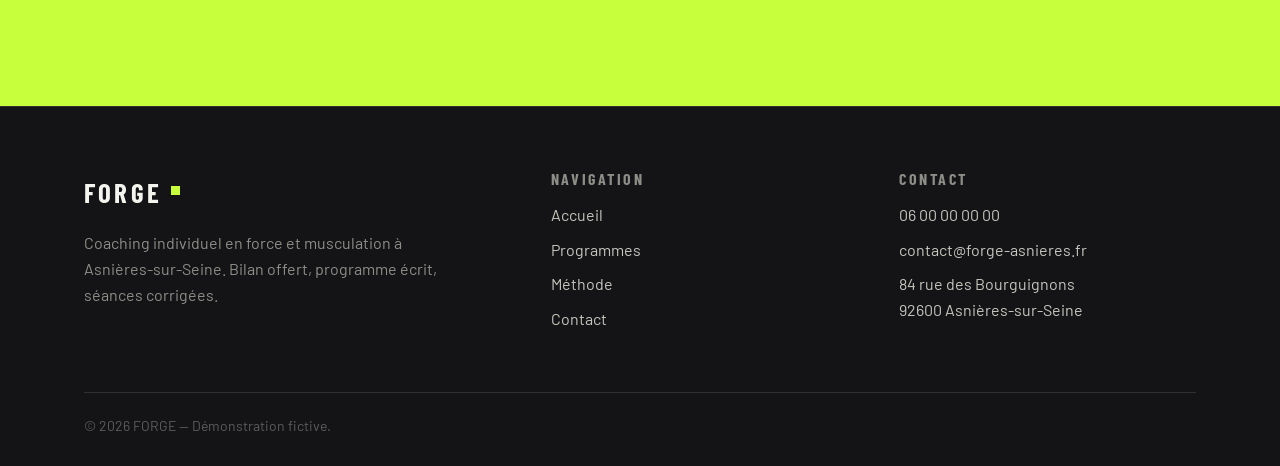
==== commit a1420bfa: "Retire la mention des photos du footer Co-Authored-By: Claude Opus 5.5 <noreply@anthropic.com>" ====
--- a/index.html
+++ b/index.html
@@ -304,7 +304,6 @@
     </div>
     <div class="footer-bottom">
       <span>© 2026 FORGE — Démonstration fictive.</span>
-      <span>Photos : Unsplash</span>
     </div>
   </div>
 </footer>
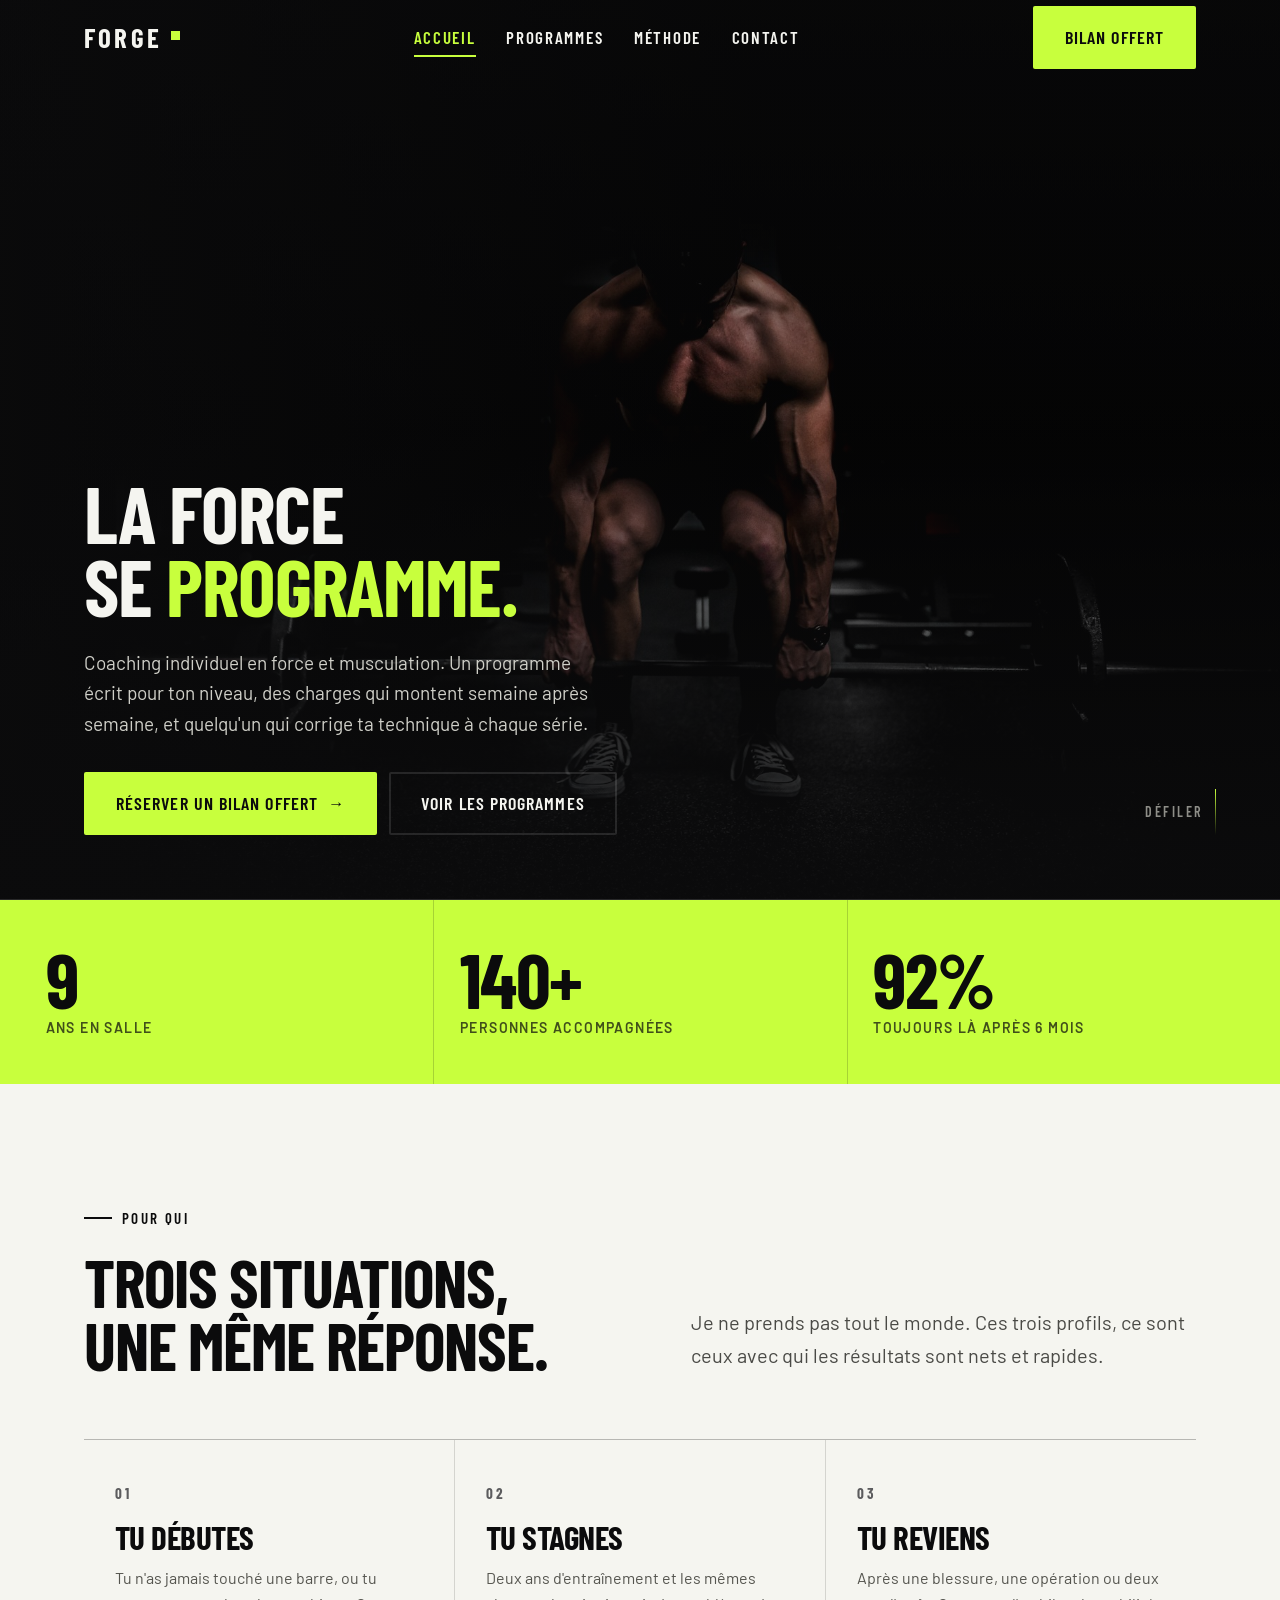
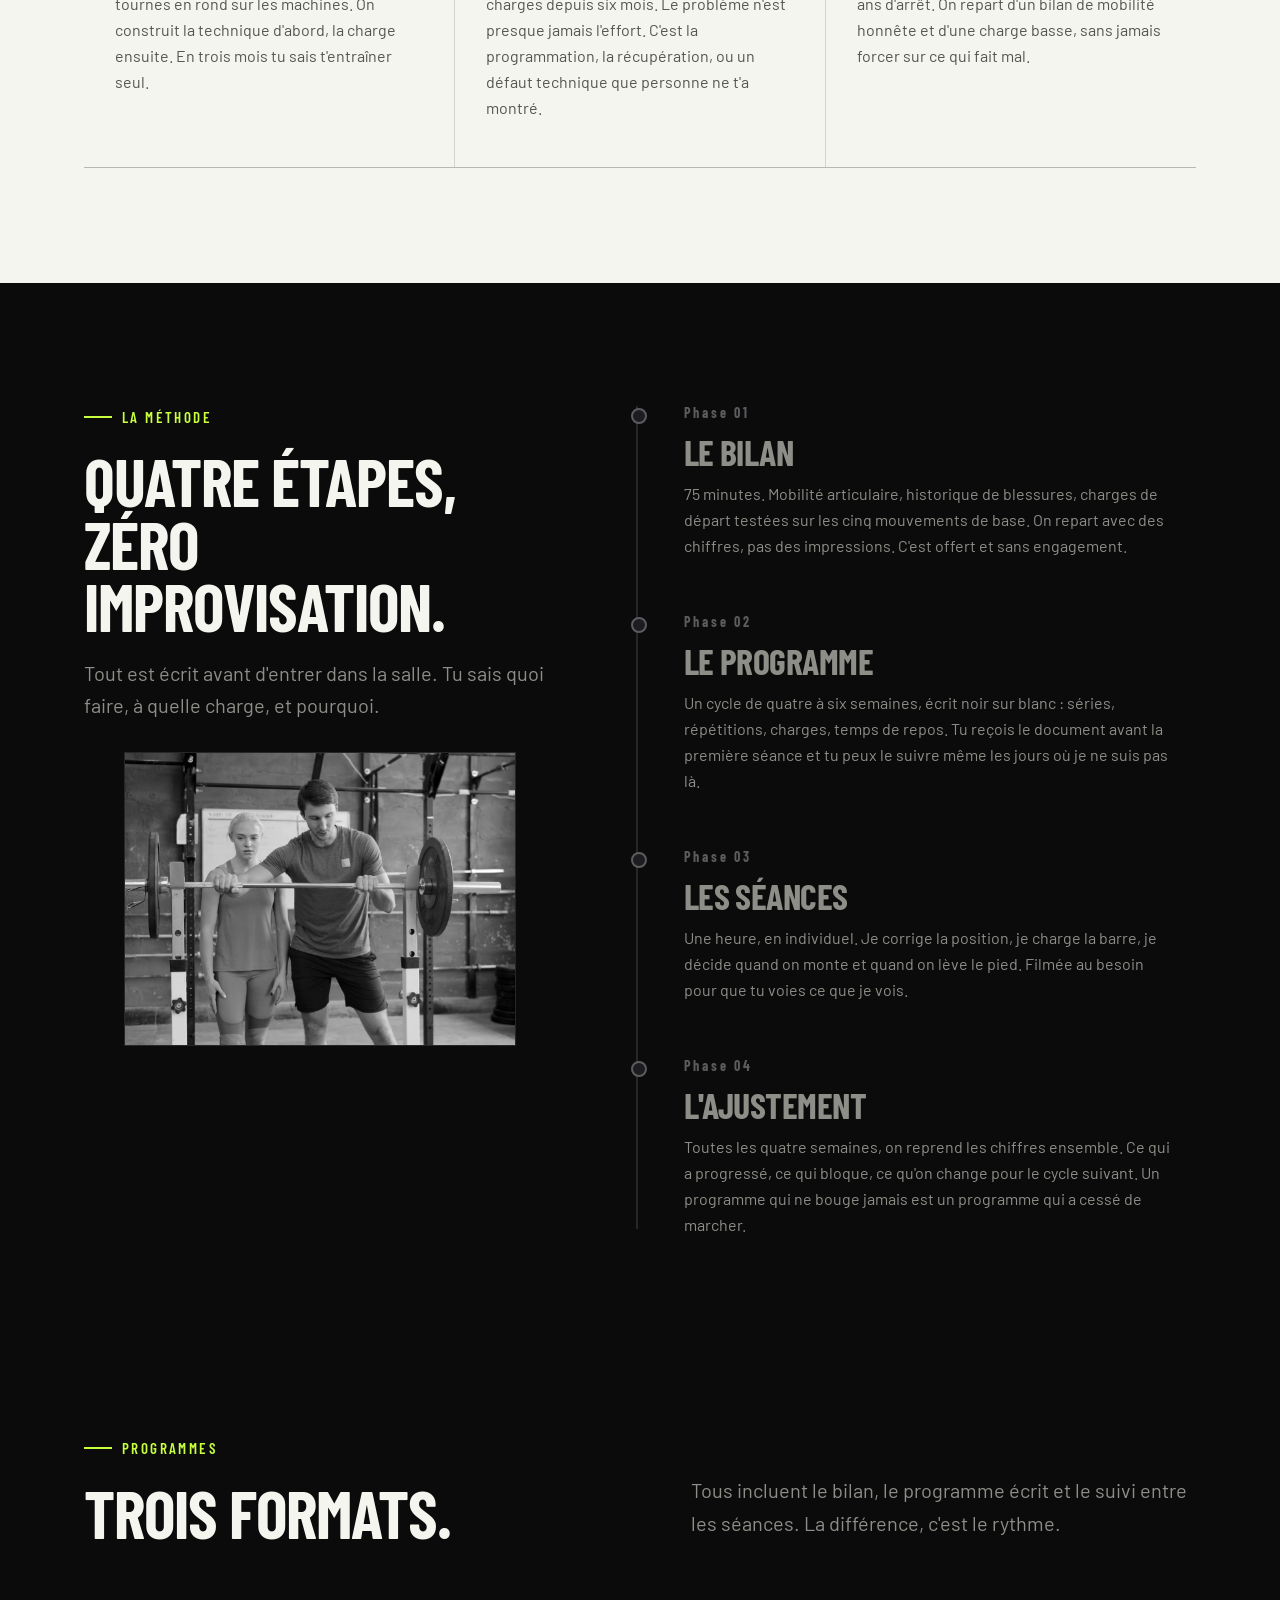
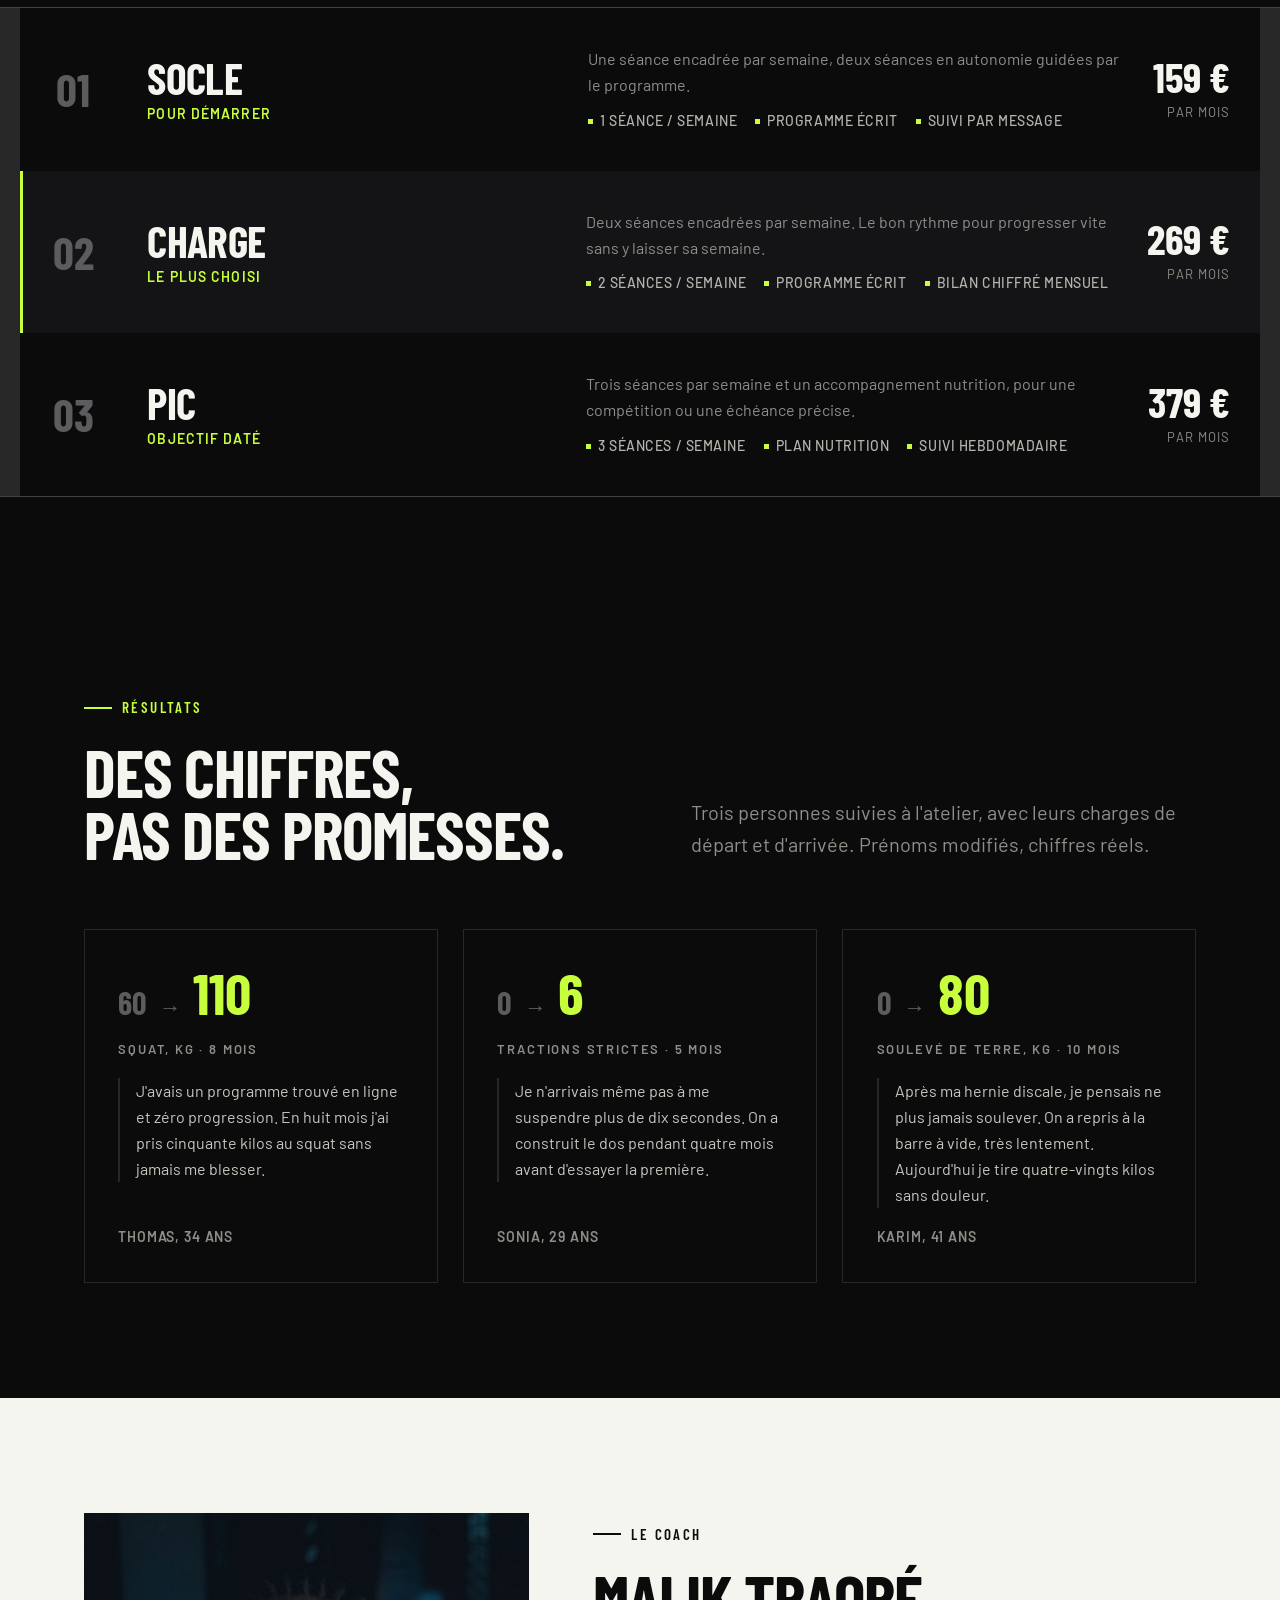
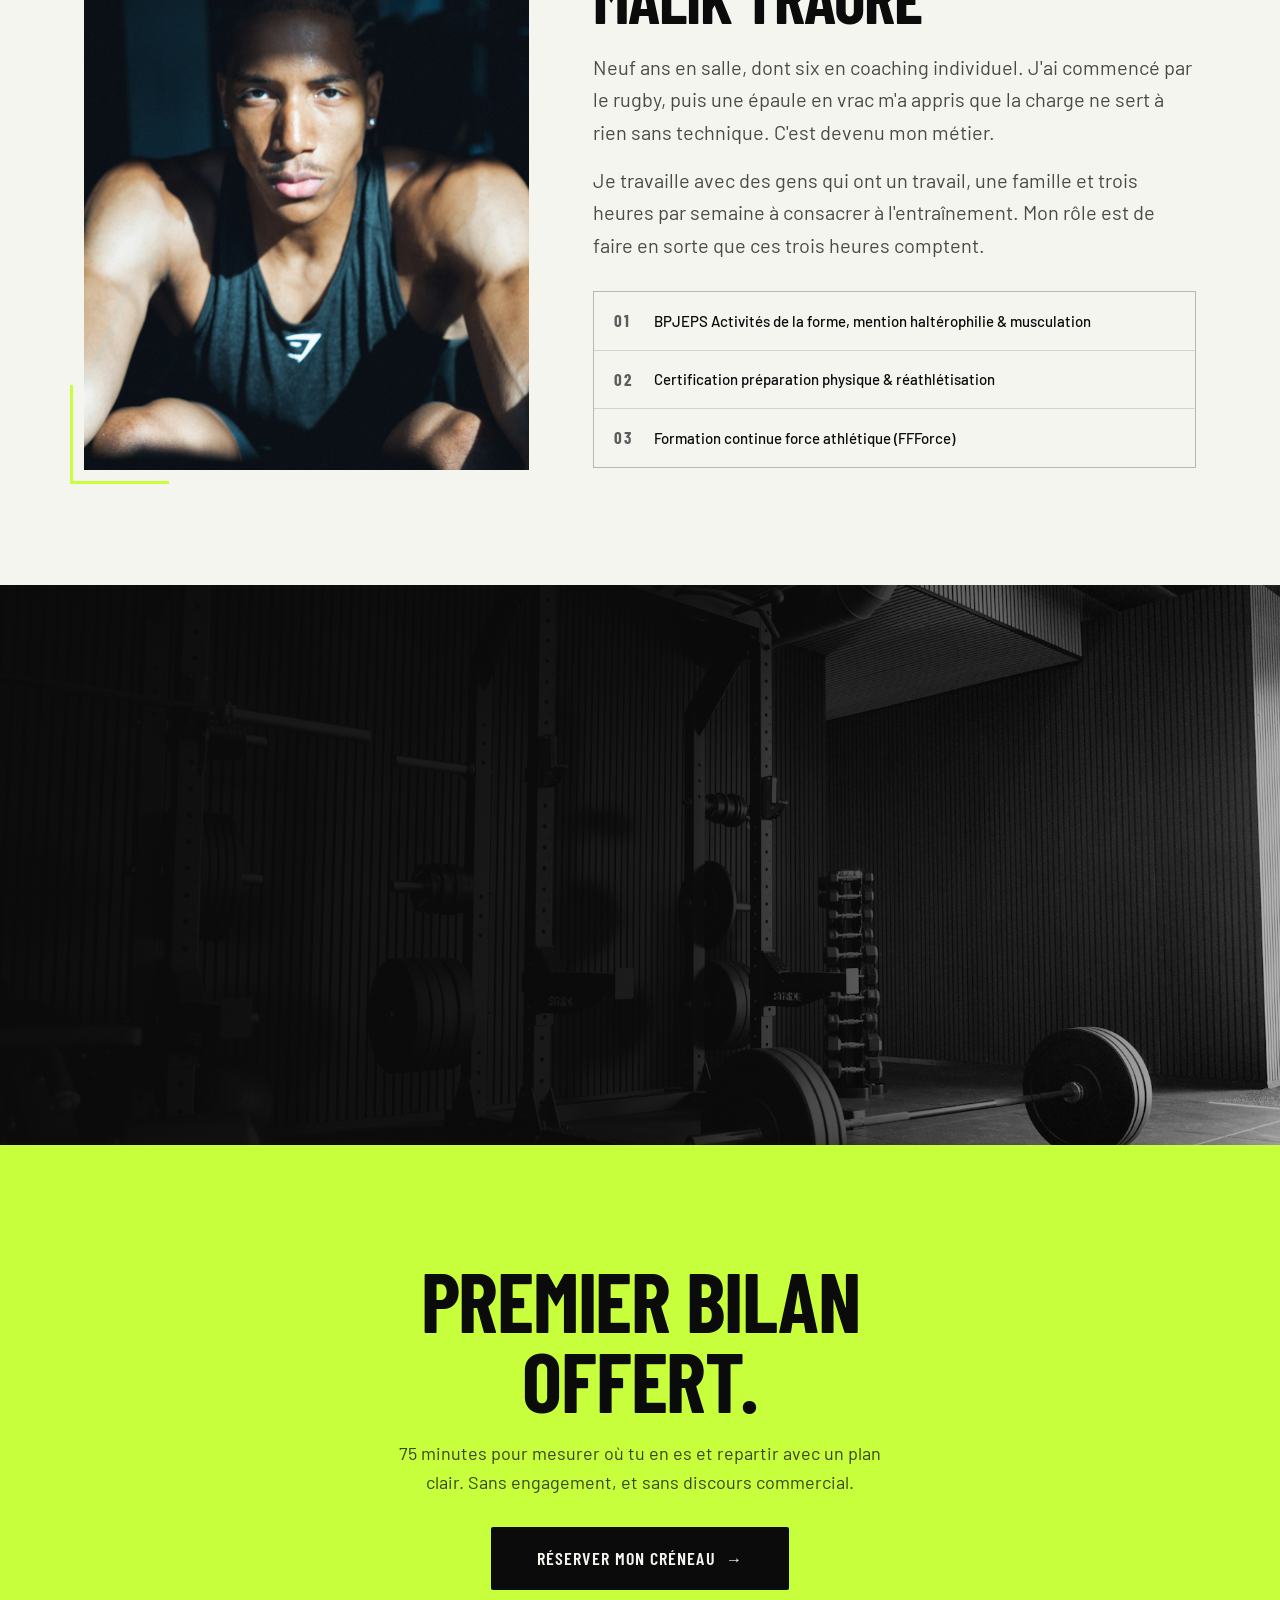
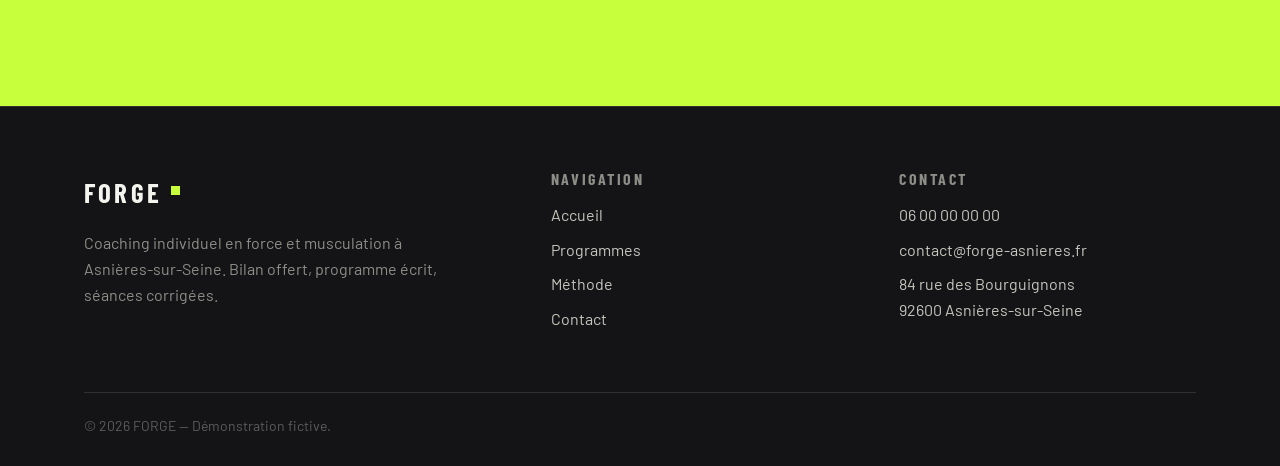
==== commit 332f044d: "Rend les photos visibles en mobile (hero, methode, atelier) Co-Authored-By: Claude Opus 5.5 <noreply" ====
--- a/index.html
+++ b/index.html
@@ -9,7 +9,7 @@
 <link rel="icon" type="image/png" sizes="16x16" href="images/favicon/favicon-16.png">
 <link rel="apple-touch-icon" href="images/favicon/apple-touch-icon.png">
 <meta name="description" content="Coaching individuel en force et musculation à Asnières-sur-Seine. Bilan, programme écrit, séances corrigées. Malik Traoré, coach diplômé.">
-<link rel="stylesheet" href="css/style.css?v=2">
+<link rel="stylesheet" href="css/style.css?v=3">
 </head>
 <body>
 
--- a/css/style.css
+++ b/css/style.css
@@ -1096,7 +1096,8 @@
   .plan-desc { grid-column: 2 / -1; }
   .method-layout { grid-template-columns: 1fr; }
   .method-sticky { position: static; }
-  .method-figure { display: none; }
+  .method-figure { margin: 28px 0 8px; }
+  .method-figure img { aspect-ratio: 16 / 10; }
 }
 
 @media (max-width: 900px) {
@@ -1109,17 +1110,31 @@
   .coach-photo img { aspect-ratio: 3 / 2; object-position: center 20%; }
   .detail { grid-template-columns: 1fr; }
   .contact-grid { grid-template-columns: 1fr; }
-  /* le dégradé horizontal ne protège plus le texte quand il occupe toute la largeur */
+  /* en mobile, la photo passe en bandeau au-dessus du texte au lieu d'être noyée sous un voile */
+  .place {
+    display: block;
+    min-height: 0;
+    background: var(--ink);
+    padding: 250px 0 clamp(56px, 12vw, 80px);
+  }
+  .place-bg { bottom: auto; height: 320px; }
   .place-bg::after {
-    background: linear-gradient(to bottom, rgba(11, 11, 12, 0.88), rgba(11, 11, 12, 0.94));
+    background: linear-gradient(to bottom,
+      rgba(11, 11, 12, 0.05) 0%,
+      rgba(11, 11, 12, 0.25) 55%,
+      var(--ink) 100%);
   }
   .footer-grid { grid-template-columns: 1fr 1fr; }
   .scroll-hint { display: none; }
+  /* la photo occupe le haut du hero sans voile, le texte se pose dessous sur le fond noir */
+  .hero { background: var(--ink); }
+  .hero-bg { bottom: 38%; transform: none; background-position: center 30%; }
   .hero-bg::after {
-    background: linear-gradient(to top,
-      rgba(11, 11, 12, 0.97) 18%,
-      rgba(11, 11, 12, 0.62) 68%,
-      rgba(11, 11, 12, 0.80) 100%);
+    background: linear-gradient(to bottom,
+      rgba(11, 11, 12, 0.45) 0%,
+      rgba(11, 11, 12, 0) 22%,
+      rgba(11, 11, 12, 0) 62%,
+      var(--ink) 100%);
   }
 }
 
